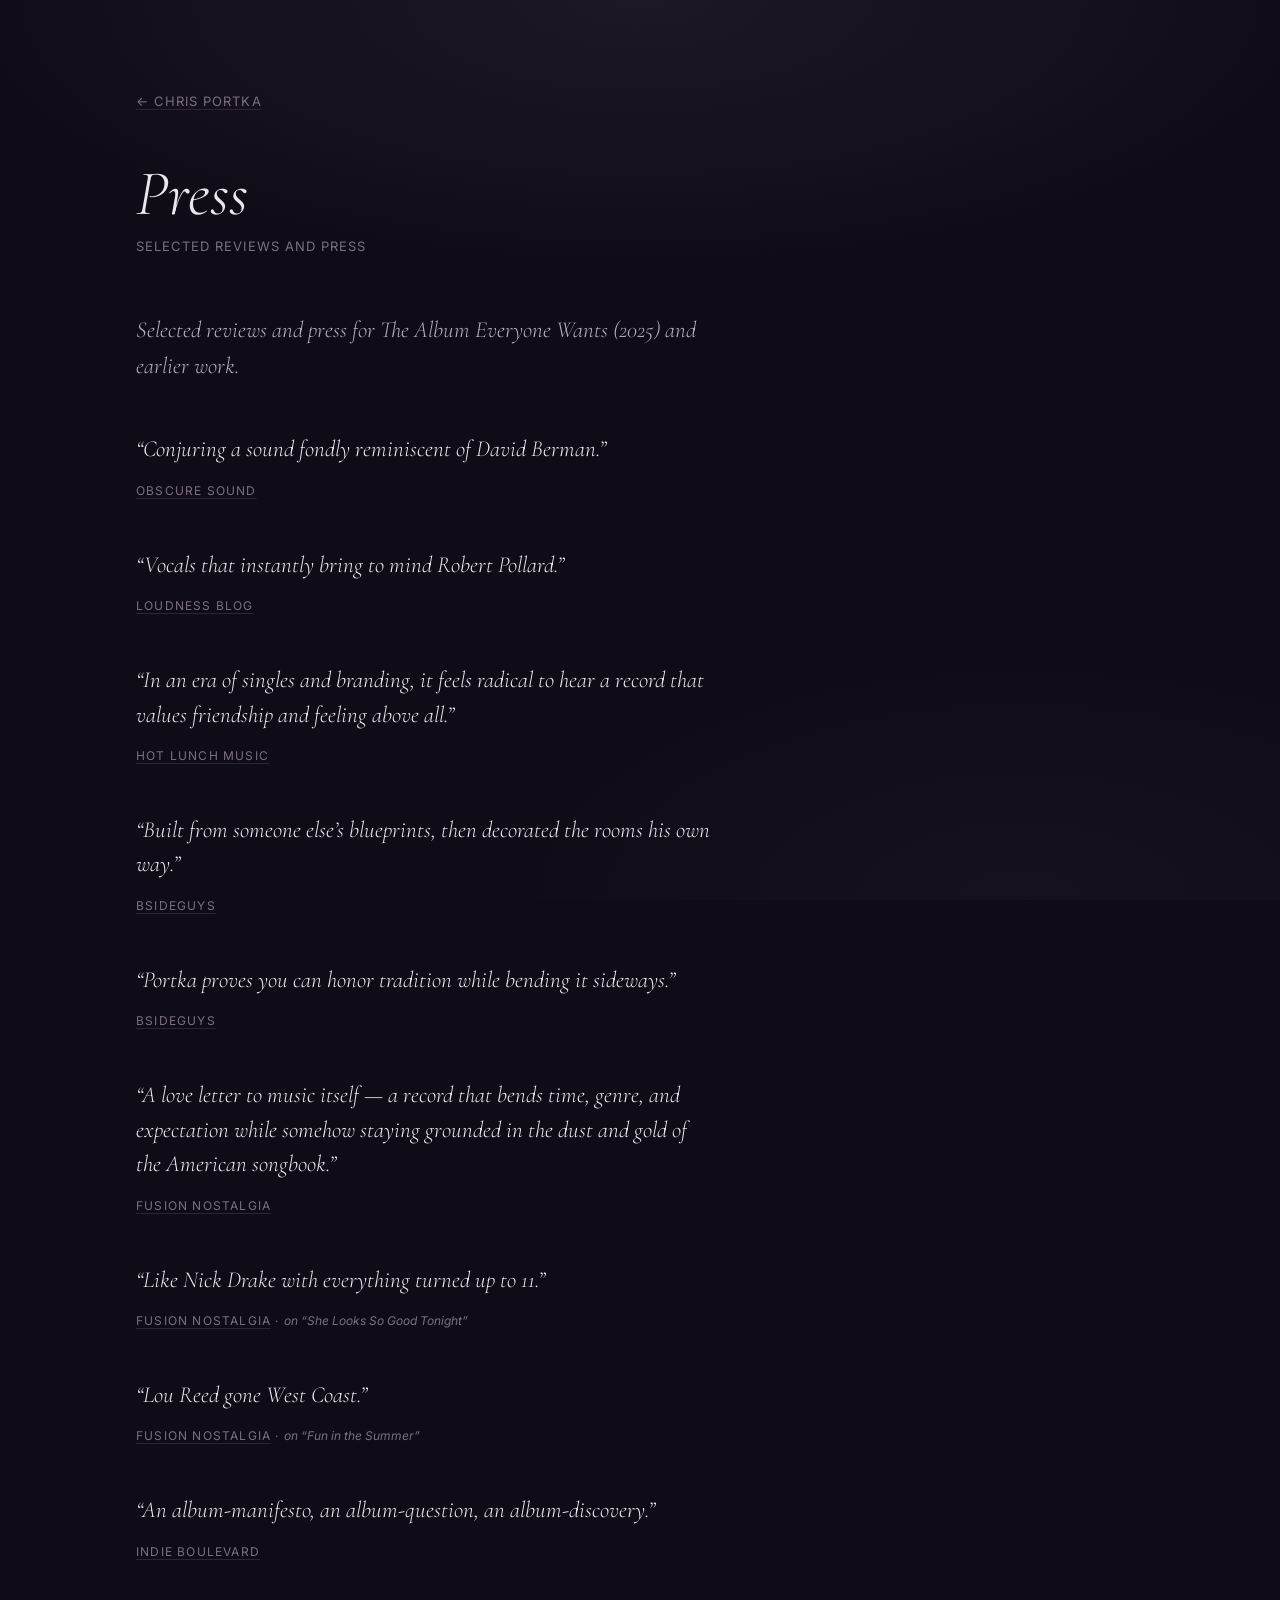
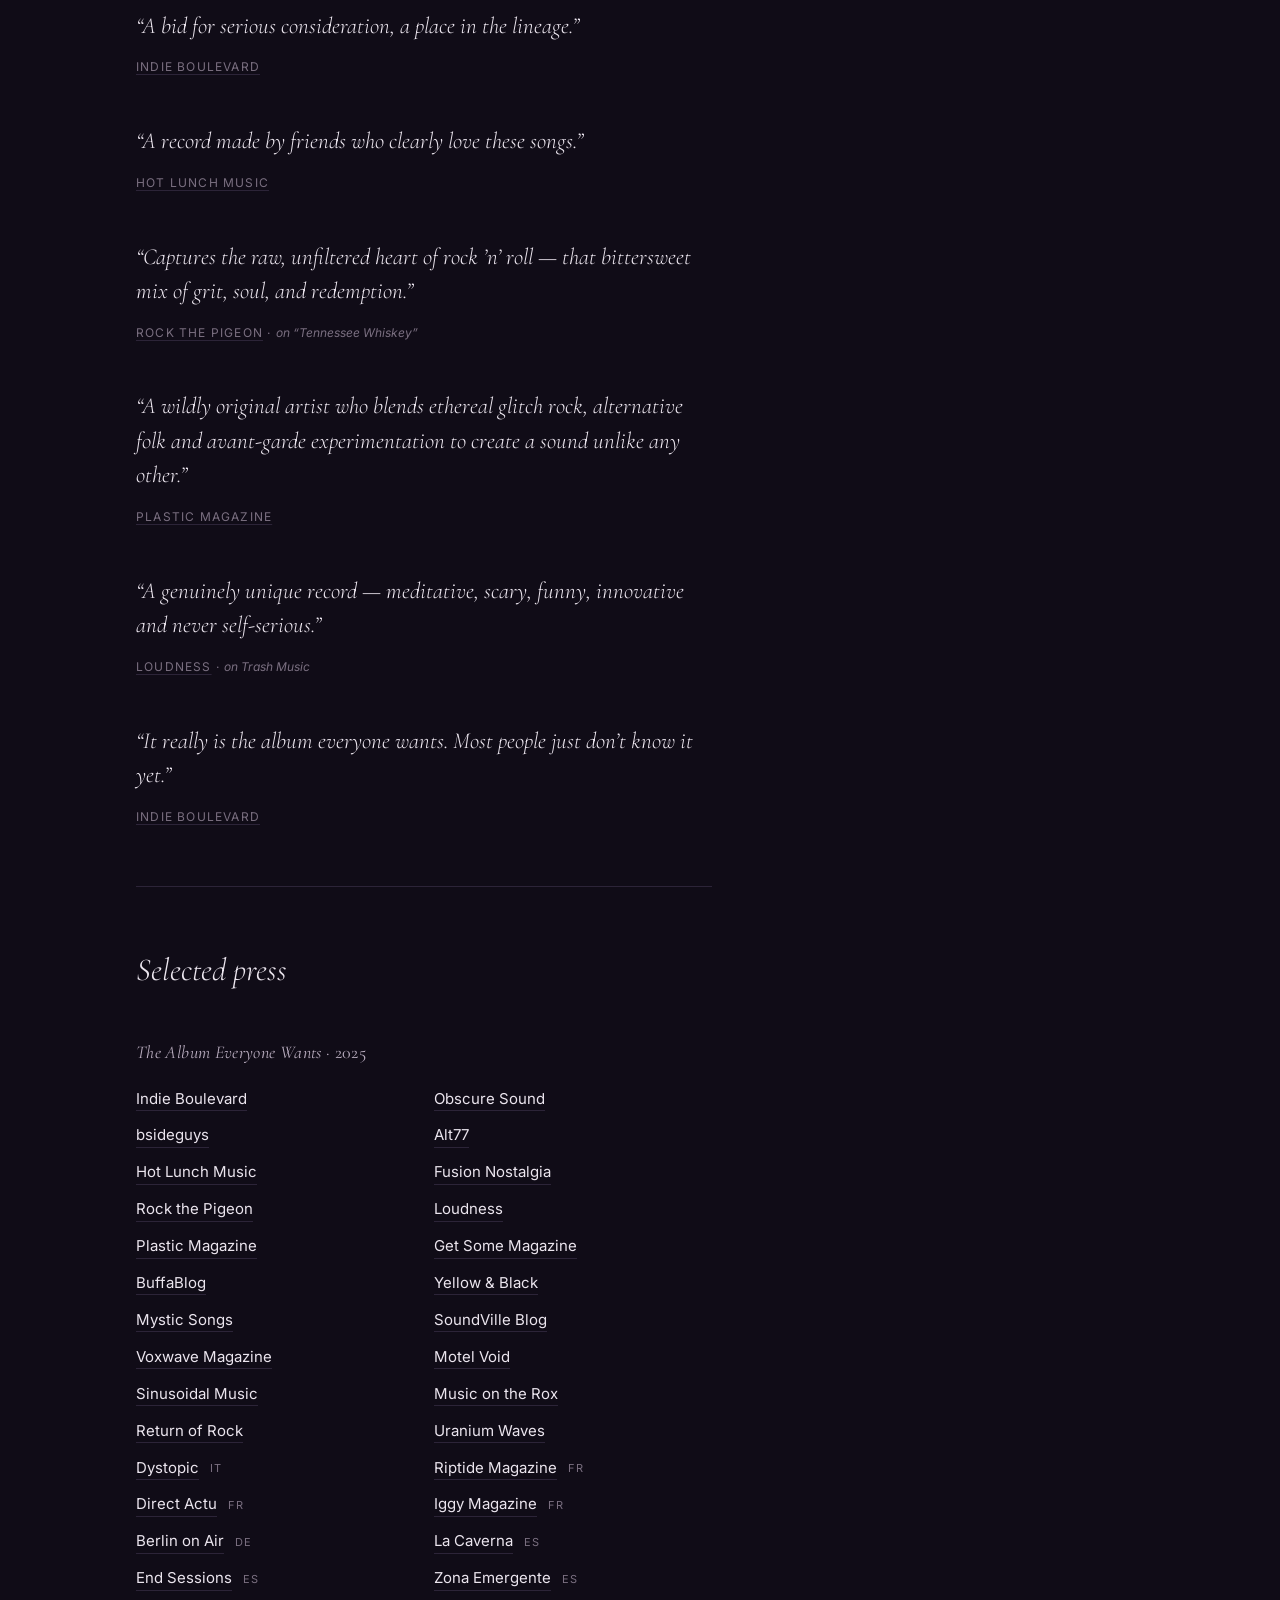
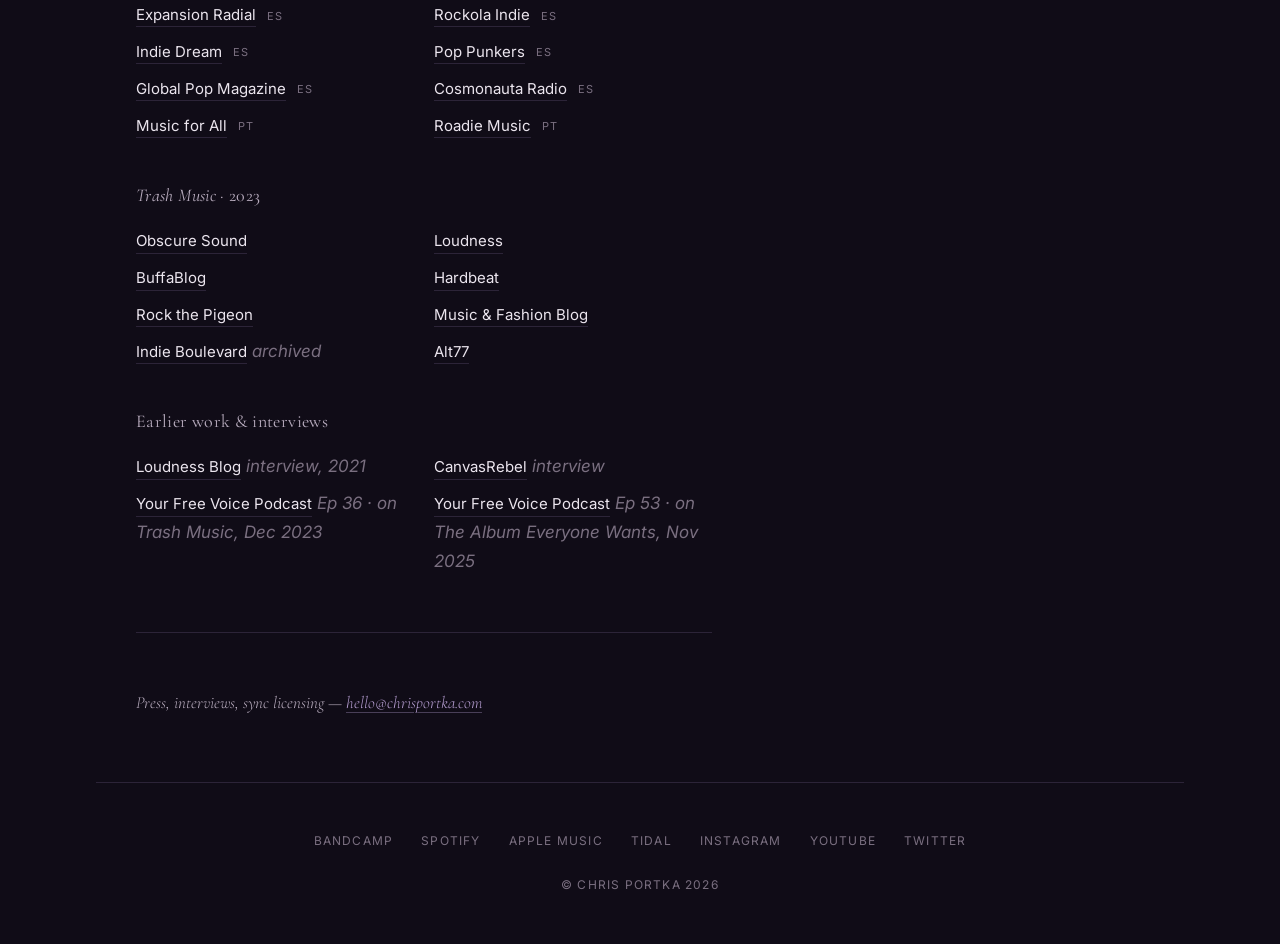
==== press.html @ ce2dce3b "Social sharing audit + polish (1.0.8) The broken X card reported earlier turned out to be X's own st" ====
<!doctype html>
<html lang="en">
<head>
  <meta charset="utf-8">
  <meta name="viewport" content="width=device-width, initial-scale=1">
  <title>Press — Chris Portka</title>
  <meta name="description" content="Selected reviews and press for Chris Portka — The Album Everyone Wants (2025), Trash Music (2023), and earlier work.">
  <meta name="theme-color" content="#100c17">
  <link rel="canonical" href="https://chrisportka.com/press">

  <meta property="og:type" content="website">
  <meta property="og:title" content="Press — Chris Portka">
  <meta property="og:description" content="Selected reviews and press for Chris Portka.">
  <meta property="og:url" content="https://chrisportka.com/press">
  <meta property="og:image" content="https://chrisportka.com/assets/og-image.jpg">
  <meta property="og:image:width" content="1200">
  <meta property="og:image:height" content="630">
  <meta property="og:image:alt" content="Portrait of Chris Portka">
  <meta property="og:site_name" content="Chris Portka">

  <meta name="twitter:card" content="summary_large_image">
  <meta name="twitter:title" content="Press — Chris Portka">
  <meta name="twitter:description" content="Selected reviews and press for Chris Portka.">
  <meta name="twitter:image" content="https://chrisportka.com/assets/og-image.jpg">
  <meta name="twitter:image:alt" content="Portrait of Chris Portka">
  <meta name="twitter:site" content="@chrisportka">
  <meta name="twitter:creator" content="@chrisportka">

  <link rel="icon" type="image/svg+xml" href="/assets/favicon.svg">
  <link rel="icon" type="image/png" sizes="48x48" href="/favicon-48.png">
  <link rel="icon" type="image/png" sizes="192x192" href="/icon-192.png">
  <link rel="apple-touch-icon" sizes="180x180" href="/apple-touch-icon.png">
  <link rel="manifest" href="/site.webmanifest">
  <link rel="preconnect" href="https://fonts.googleapis.com">
  <link rel="preconnect" href="https://fonts.gstatic.com" crossorigin>
  <link href="https://fonts.googleapis.com/css2?family=Cormorant+Garamond:ital,wght@0,300;0,400;0,500;1,300;1,400;1,500&family=Inter:wght@400;500&display=swap" rel="stylesheet">
  <link rel="stylesheet" href="/assets/style.css">
</head>
<body>

<main>
  <section class="release sub-page">
    <p class="back-link"><a href="/">&larr; Chris Portka</a></p>

    <h1 class="album-title">Press</h1>
    <p class="album-kicker">Selected reviews and press</p>

    <p class="lede sub-lede">Selected reviews and press for <em>The Album Everyone Wants</em> (2025) and earlier work.</p>

    <ol class="press-quotes press-quotes--full">
      <li>
        <blockquote>
          <p>&ldquo;Conjuring a sound fondly reminiscent of David Berman.&rdquo;</p>
          <cite><a href="https://www.obscuresound.com/2025/09/chris-portka-the-album-everyone-wants/" target="_blank" rel="noopener">Obscure Sound</a></cite>
        </blockquote>
      </li>
      <li>
        <blockquote>
          <p>&ldquo;Vocals that instantly bring to mind Robert Pollard.&rdquo;</p>
          <cite><a href="https://www.loudnessblog.com/chrisportka" target="_blank" rel="noopener">Loudness Blog</a></cite>
        </blockquote>
      </li>
      <li>
        <blockquote>
          <p>&ldquo;In an era of singles and branding, it feels radical to hear a record that values friendship and feeling above all.&rdquo;</p>
          <cite><a href="https://hotlunchmusic.com/2025/10/06/chris-portka-the-album-everyone-wants-is-raw-organic-authentic-music-with-a-great-mix/" target="_blank" rel="noopener">Hot Lunch Music</a></cite>
        </blockquote>
      </li>
      <li>
        <blockquote>
          <p>&ldquo;Built from someone else&rsquo;s blueprints, then decorated the rooms his own way.&rdquo;</p>
          <cite><a href="https://bsideguys.com/2025/10/03/album-review-chris-portka-the-album-everyone-wants/" target="_blank" rel="noopener">bsideguys</a></cite>
        </blockquote>
      </li>
      <li>
        <blockquote>
          <p>&ldquo;Portka proves you can honor tradition while bending it sideways.&rdquo;</p>
          <cite><a href="https://bsideguys.com/2025/10/03/album-review-chris-portka-the-album-everyone-wants/" target="_blank" rel="noopener">bsideguys</a></cite>
        </blockquote>
      </li>
      <li>
        <blockquote>
          <p>&ldquo;A love letter to music itself &mdash; a record that bends time, genre, and expectation while somehow staying grounded in the dust and gold of the American songbook.&rdquo;</p>
          <cite><a href="https://fusionostalgia.com/chris-portka-crafts-a-timeless-twisted-classic-in-the-album-everyone-wants/" target="_blank" rel="noopener">Fusion Nostalgia</a></cite>
        </blockquote>
      </li>
      <li>
        <blockquote>
          <p>&ldquo;Like Nick Drake with everything turned up to 11.&rdquo;</p>
          <cite><a href="https://fusionostalgia.com/chris-portka-crafts-a-timeless-twisted-classic-in-the-album-everyone-wants/" target="_blank" rel="noopener">Fusion Nostalgia</a> &middot; <span class="quote-context">on &ldquo;She Looks So Good Tonight&rdquo;</span></cite>
        </blockquote>
      </li>
      <li>
        <blockquote>
          <p>&ldquo;Lou Reed gone West Coast.&rdquo;</p>
          <cite><a href="https://fusionostalgia.com/chris-portka-crafts-a-timeless-twisted-classic-in-the-album-everyone-wants/" target="_blank" rel="noopener">Fusion Nostalgia</a> &middot; <span class="quote-context">on &ldquo;Fun in the Summer&rdquo;</span></cite>
        </blockquote>
      </li>
      <li>
        <blockquote>
          <p>&ldquo;An album-manifesto, an album-question, an album-discovery.&rdquo;</p>
          <cite><a href="https://indieboulevard.com/2025/09/30/vinyl-mutation-and-memory-inside-chris-portkas-expansive-new-record/" target="_blank" rel="noopener">Indie Boulevard</a></cite>
        </blockquote>
      </li>
      <li>
        <blockquote>
          <p>&ldquo;A bid for serious consideration, a place in the lineage.&rdquo;</p>
          <cite><a href="https://indieboulevard.com/2025/09/30/vinyl-mutation-and-memory-inside-chris-portkas-expansive-new-record/" target="_blank" rel="noopener">Indie Boulevard</a></cite>
        </blockquote>
      </li>
      <li>
        <blockquote>
          <p>&ldquo;A record made by friends who clearly love these songs.&rdquo;</p>
          <cite><a href="https://hotlunchmusic.com/2025/10/06/chris-portka-the-album-everyone-wants-is-raw-organic-authentic-music-with-a-great-mix/" target="_blank" rel="noopener">Hot Lunch Music</a></cite>
        </blockquote>
      </li>
      <li>
        <blockquote>
          <p>&ldquo;Captures the raw, unfiltered heart of rock &rsquo;n&rsquo; roll &mdash; that bittersweet mix of grit, soul, and redemption.&rdquo;</p>
          <cite><a href="https://rockthepigeon.com/2025/11/03/chris-portkas-the-album-everyone-wants-blends-haight-ashbury-spirit-with-american-roots/" target="_blank" rel="noopener">Rock the Pigeon</a> &middot; <span class="quote-context">on &ldquo;Tennessee Whiskey&rdquo;</span></cite>
        </blockquote>
      </li>
      <li>
        <blockquote>
          <p>&ldquo;A wildly original artist who blends ethereal glitch rock, alternative folk and avant-garde experimentation to create a sound unlike any other.&rdquo;</p>
          <cite><a href="https://plasticmag.co.uk/2025/09/chris-portka-releases-brand-new-vinyl-record/" target="_blank" rel="noopener">Plastic Magazine</a></cite>
        </blockquote>
      </li>
      <li>
        <blockquote>
          <p>&ldquo;A genuinely unique record &mdash; meditative, scary, funny, innovative and never self-serious.&rdquo;</p>
          <cite><a href="https://www.loudnessblog.com/trashhhhhh-music" target="_blank" rel="noopener">Loudness</a> &middot; <span class="quote-context">on <em>Trash Music</em></span></cite>
        </blockquote>
      </li>
      <li>
        <blockquote>
          <p>&ldquo;It really is the album everyone wants. Most people just don&rsquo;t know it yet.&rdquo;</p>
          <cite><a href="https://indieboulevard.com/2025/09/30/vinyl-mutation-and-memory-inside-chris-portkas-expansive-new-record/" target="_blank" rel="noopener">Indie Boulevard</a></cite>
        </blockquote>
      </li>
    </ol>

    <hr class="press-divider">

    <h2 class="press-section-heading">Selected press</h2>

    <h3 class="press-album-heading"><em>The Album Everyone Wants</em> &middot; 2025</h3>
    <ul class="reviews-list">
      <li><a href="https://indieboulevard.com/2025/09/30/vinyl-mutation-and-memory-inside-chris-portkas-expansive-new-record/" target="_blank" rel="noopener">Indie Boulevard</a></li>
      <li><a href="https://www.obscuresound.com/2025/09/chris-portka-the-album-everyone-wants/" target="_blank" rel="noopener">Obscure Sound</a></li>
      <li><a href="https://bsideguys.com/2025/10/03/album-review-chris-portka-the-album-everyone-wants/" target="_blank" rel="noopener">bsideguys</a></li>
      <li><a href="https://alt77.com/chris-portka-the-album-everyone-wants-review/" target="_blank" rel="noopener">Alt77</a></li>
      <li><a href="https://hotlunchmusic.com/2025/10/06/chris-portka-the-album-everyone-wants-is-raw-organic-authentic-music-with-a-great-mix/" target="_blank" rel="noopener">Hot Lunch Music</a></li>
      <li><a href="https://fusionostalgia.com/chris-portka-crafts-a-timeless-twisted-classic-in-the-album-everyone-wants/" target="_blank" rel="noopener">Fusion Nostalgia</a></li>
      <li><a href="https://rockthepigeon.com/2025/11/03/chris-portkas-the-album-everyone-wants-blends-haight-ashbury-spirit-with-american-roots/" target="_blank" rel="noopener">Rock the Pigeon</a></li>
      <li><a href="https://www.loudnessblog.com/taew" target="_blank" rel="noopener">Loudness</a></li>
      <li><a href="https://plasticmag.co.uk/2025/09/chris-portka-releases-brand-new-vinyl-record/" target="_blank" rel="noopener">Plastic Magazine</a></li>
      <li><a href="https://getsomemagazine.com/blog/the-album-everyone-wants" target="_blank" rel="noopener">Get Some Magazine</a></li>
      <li><a href="https://buffablog.com/chris-portka-the-album-everyone-wants/" target="_blank" rel="noopener">BuffaBlog</a></li>
      <li><a href="https://yellowblackmusic.com/album-chris-portka-the-album-everyone-wants/" target="_blank" rel="noopener">Yellow &amp; Black</a></li>
      <li><a href="https://www.mysticsons.com/article/chris-portka-album-everyone-wants" target="_blank" rel="noopener">Mystic Songs</a></li>
      <li><a href="https://soundvilleblog.com/2025/09/25/harmonizing-reflection-and-intimacy-in-chris-portkas-new-release-the-album-everyone-wants/" target="_blank" rel="noopener">SoundVille Blog</a></li>
      <li><a href="https://voxwavemag.com/2025/09/25/summer-tales-and-psychedelic-vibes-chris-portkas-new-album-the-album-everyone-wants/" target="_blank" rel="noopener">Voxwave Magazine</a></li>
      <li><a href="https://motelvoid.com/2025/09/25/review-chris-portka-the-album-everyone-wants/" target="_blank" rel="noopener">Motel Void</a></li>
      <li><a href="https://sinusoidalmusic.com/reviews/music-reviews/chris-portka-the-album-everyone-wants/" target="_blank" rel="noopener">Sinusoidal Music</a></li>
      <li><a href="https://musicontherox.com/chris-portka-the-album-everyone-wants-album-review/" target="_blank" rel="noopener">Music on the Rox</a></li>
      <li><a href="https://returnofrock.com/review-chris-portka-the-album-everyone-wants/" target="_blank" rel="noopener">Return of Rock</a></li>
      <li><a href="https://www.uraniumwaves.com/new-music/chris-portkas-new-project-the-album-everyone-wants-balances-indie-folk-warmth-and-psychedelic-edge" target="_blank" rel="noopener">Uranium Waves</a></li>
      <li><a href="https://www.distopic.it/chris-portka-the-album-everyone-wants/" target="_blank" rel="noopener">Dystopic</a> <span class="lang">IT</span></li>
      <li><a href="https://www.riptidemag.fr/indie-noise-et-americana-decalee-le-grand-ecart-de-chris-portka/" target="_blank" rel="noopener">Riptide Magazine</a> <span class="lang">FR</span></li>
      <li><a href="https://direct-actu.fr/2025/09/28/chris-portka-the-album-everyone-wants-review/" target="_blank" rel="noopener">Direct Actu</a> <span class="lang">FR</span></li>
      <li><a href="https://www.iggymagazine.com/chris-portka-the-album-everyone-wants-une-invitation-a-lintrospection-musicale/" target="_blank" rel="noopener">Iggy Magazine</a> <span class="lang">FR</span></li>
      <li><a href="https://www.berlinonair.cc/post/795778154381901824/chris-portka-the-album-everyone-wants-indie" target="_blank" rel="noopener">Berlin on Air</a> <span class="lang">DE</span></li>
      <li><a href="https://lacaverna.net/chris-portka-explora-tradicion-y-psicodelia-en-su-nuevo-album-the-album-everyone-wants/" target="_blank" rel="noopener">La Caverna</a> <span class="lang">ES</span></li>
      <li><a href="https://endsessions.com.mx/2025/09/22/chris-portka-the-album-everyone-wants/" target="_blank" rel="noopener">End Sessions</a> <span class="lang">ES</span></li>
      <li><a href="https://www.zonaemergente.com/2025/09/the-album-everyone-wants-chris-portka.html" target="_blank" rel="noopener">Zona Emergente</a> <span class="lang">ES</span></li>
      <li><a href="https://www.expansionradial.mx/chris-portka-the-album-everyone-wants-2025/" target="_blank" rel="noopener">Expansion Radial</a> <span class="lang">ES</span></li>
      <li><a href="https://www.rockolaindie.com/2025/09/chris-portka-album-everyone-wants-ri.html" target="_blank" rel="noopener">Rockola Indie</a> <span class="lang">ES</span></li>
      <li><a href="https://www.indiedream.com.mx/2025/09/chris-portka-album-everyone-wants.html" target="_blank" rel="noopener">Indie Dream</a> <span class="lang">ES</span></li>
      <li><a href="https://www.poppunkers.com.mx/2025/09/chris-portka-album-everyone-wants.html" target="_blank" rel="noopener">Pop Punkers</a> <span class="lang">ES</span></li>
      <li><a href="https://global-pop-magazine.com/chris-portka-the-album-everyone-wants/" target="_blank" rel="noopener">Global Pop Magazine</a> <span class="lang">ES</span></li>
      <li><a href="https://cosmonautaradio.com.mx/2025/09/26/chris-portka-the-album-everyone-wants/" target="_blank" rel="noopener">Cosmonauta Radio</a> <span class="lang">ES</span></li>
      <li><a href="https://musicforall.com.br/chris-portka-confira-o-excelente-trabalho-autoral-e-de-releituras-the-album-everyone-wants/" target="_blank" rel="noopener">Music for All</a> <span class="lang">PT</span></li>
      <li><a href="https://roadie-music.com/the-album-everyone-wants-novo-album-de-chris-portka-mistura-indie-rock-e-psicodelia/" target="_blank" rel="noopener">Roadie Music</a> <span class="lang">PT</span></li>
    </ul>

    <h3 class="press-album-heading"><em>Trash Music</em> &middot; 2023</h3>
    <ul class="reviews-list">
      <li><a href="https://www.obscuresound.com/2023/09/chris-portka-trash-music-vinyl-release/" target="_blank" rel="noopener">Obscure Sound</a></li>
      <li><a href="https://www.loudnessblog.com/trashhhhhh-music" target="_blank" rel="noopener">Loudness</a></li>
      <li><a href="https://buffablog.com/chris-portka-trash-music/" target="_blank" rel="noopener">BuffaBlog</a></li>
      <li><a href="https://hardbeat.co.uk/2023/10/19/album-review-chris-portka-trash-music/" target="_blank" rel="noopener">Hardbeat</a></li>
      <li><a href="https://rockthepigeon.com/2023/10/12/an-interview-with-chris-portka-vinyl-release-of-trash-music/" target="_blank" rel="noopener">Rock the Pigeon</a></li>
      <li><a href="https://musicfashionblog.com/trash-music-chris-portka/" target="_blank" rel="noopener">Music &amp; Fashion Blog</a></li>
      <li><a href="https://web.archive.org/web/20231119023625/https://www.indieboulevard.com/post/sound-as-art-a-critical-examination-of-chris-portka-s-new-album-and-its-phenomena" target="_blank" rel="noopener">Indie Boulevard</a> <span class="quote-context">archived</span></li>
      <li><a href="https://alt77.com/chris-portka-trash-music/" target="_blank" rel="noopener">Alt77</a></li>
    </ul>

    <h3 class="press-album-heading">Earlier work &amp; interviews</h3>
    <ul class="reviews-list">
      <li><a href="https://www.loudnessblog.com/chrisportka" target="_blank" rel="noopener">Loudness Blog</a> <span class="quote-context">interview, 2021</span></li>
      <li><a href="https://canvasrebel.com/meet-chris-portka/" target="_blank" rel="noopener">CanvasRebel</a> <span class="quote-context">interview</span></li>
      <li><a href="https://yourfreevoice.com/episode/ep-36-my-interview-with-trash-musician-and-singer-%E2%9D%A4%EF%B8%8F-chris-portka/" target="_blank" rel="noopener">Your Free Voice Podcast</a> <span class="quote-context">Ep 36 &middot; on <em>Trash Music</em>, Dec 2023</span></li>
      <li><a href="https://yourfreevoice.com/episode/ep-53-the-album-everyone-wants-with-chris-portka/" target="_blank" rel="noopener">Your Free Voice Podcast</a> <span class="quote-context">Ep 53 &middot; on <em>The Album Everyone Wants</em>, Nov 2025</span></li>
    </ul>

    <hr class="press-divider">

    <p class="press-inquiries">Press, interviews, sync licensing &mdash; <a href="mailto:hello@chrisportka.com">hello@chrisportka.com</a></p>
  </section>
</main>

<footer class="site-footer">
  <nav class="footer-links" aria-label="Elsewhere">
    <a href="https://cportka.bandcamp.com">Bandcamp</a>
    <a href="https://open.spotify.com/artist/43at57fnGGql0yMxsOt9CS">Spotify</a>
    <a href="https://music.apple.com/us/artist/chris-portka/1528866398">Apple Music</a>
    <a href="https://tidal.com/browse/artist/21030421">Tidal</a>
    <a href="https://www.instagram.com/chrisportka">Instagram</a>
    <a href="https://www.youtube.com/@chrisportka">YouTube</a>
    <a href="https://twitter.com/chrisportka">Twitter</a>
  </nav>
  <p class="copy">&copy; Chris Portka <span id="year">2026</span></p>
</footer>

<script>document.getElementById('year').textContent = new Date().getFullYear();</script>
</body>
</html>
---- assets/style.css ----
/* =========================================================================
   chrisportka.com — dark, smokey, lavender.
   Cormorant Garamond italic for headlines. Inter for body. One accent.
   ========================================================================= */

:root {
  --bg: #100c17;
  --bg-raised: #1a1424;
  --bg-deep: #0a070f;
  --ink: #ebe5ee;
  --ink-soft: #b8acbe;
  --ink-muted: #7a6f80;
  --accent: #b59dd1;
  --accent-bright: #d4bdf0;
  --accent-deep: #6f5a8a;
  --rule: #2c2438;

  --serif: "Cormorant Garamond", "EB Garamond", Georgia, "Times New Roman", serif;
  --sans: "Inter", -apple-system, BlinkMacSystemFont, "Segoe UI", Helvetica, Arial, sans-serif;

  --measure: 36rem;
  --wide: 68rem;
  --gutter: clamp(1.25rem, 4vw, 2.5rem);
}

/* ---------- Reset ---------- */
*, *::before, *::after { box-sizing: border-box; }
html {
  -webkit-text-size-adjust: 100%;
  font-optical-sizing: auto;
  background: var(--bg);
}
body {
  margin: 0;
  color: var(--ink);
  font-family: var(--sans);
  font-size: clamp(1rem, 0.95rem + 0.3vw, 1.0625rem);
  line-height: 1.7;
  font-weight: 400;
  -webkit-font-smoothing: antialiased;
  -moz-osx-font-smoothing: grayscale;
  background:
    radial-gradient(ellipse 90% 50% at 50% 0%, rgba(181, 157, 209, 0.08) 0%, transparent 60%),
    radial-gradient(ellipse 60% 40% at 80% 100%, rgba(111, 90, 138, 0.06) 0%, transparent 70%),
    var(--bg);
  background-attachment: fixed;
  min-height: 100vh;
}
img { max-width: 100%; height: auto; display: block; }
a {
  color: var(--accent);
  text-decoration: underline;
  text-underline-offset: 0.22em;
  text-decoration-thickness: 1px;
  text-decoration-color: rgba(181, 157, 209, 0.35);
  transition: color 200ms ease, text-decoration-color 200ms ease;
}
a:hover {
  color: var(--accent-bright);
  text-decoration-color: var(--accent-bright);
}
h1, h2, h3 {
  font-family: var(--serif);
  color: var(--ink);
  font-weight: 300;
  letter-spacing: 0;
}
p { margin: 0 0 1em; }

.visually-hidden {
  position: absolute; width: 1px; height: 1px; padding: 0; overflow: hidden;
  clip: rect(0 0 0 0); white-space: nowrap; border: 0;
}

/* ---------- Layout rhythm ---------- */
main { display: block; }
section {
  padding: clamp(2rem, 5vw, 4rem) var(--gutter);
  max-width: var(--wide);
  margin: 0 auto;
}
.section-heading {
  font-family: var(--serif);
  font-size: clamp(1.5rem, 1.1rem + 1.4vw, 2rem);
  margin: 0 0 2.5rem;
  font-style: italic;
  font-weight: 300;
  color: var(--ink);
  letter-spacing: 0;
}
.section-heading::after {
  content: "";
  display: block;
  width: 2.5rem;
  height: 1px;
  background: var(--accent-deep);
  margin-top: 1.5rem;
}

/* ---------- Hero ---------- */
.hero {
  max-width: none;
  padding: 0;
  margin: 0;
  display: grid;
  grid-template-columns: 1fr;
  /* Solid, uniform background across the whole hero so the two desktop
     columns match. Without this the text column shows the body's lavender
     radial glow (slightly lighter than the portrait's fade-to-bg edge),
     which reads as a vertical seam where the columns meet. The portrait
     fades to this same var(--bg), so the photo now dissolves seamlessly
     into the column beside it. */
  background: var(--bg);
}
.portrait {
  margin: 0;
  position: relative;
  background: var(--bg-deep);
  aspect-ratio: 1 / 1;
  overflow: hidden;
}
.portrait img {
  width: 100%;
  height: 100%;
  object-fit: cover;
  object-position: center center;
}
/* Vignette every edge of the portrait into the page background so the
   photo dissolves to black on all four sides instead of ending on hard
   rectangular edges. Two stacked gradients: one fades left+right, the
   other top+bottom; painted on top of the img and the smoke (::after is
   the last child) so both fade together. Bottom fades hardest since the
   name section sits directly below. */
.portrait::after {
  content: "";
  position: absolute;
  inset: 0;
  pointer-events: none;
  background:
    linear-gradient(to right,  var(--bg) 0%, transparent 14%, transparent 86%, var(--bg) 100%),
    linear-gradient(to bottom, var(--bg) 0%, transparent 8%,  transparent 68%, var(--bg) 100%);
}
/* Smoke wafting over the portrait. Real wisps come from SVG fractal
   noise (feTurbulence), not gradients — gradients only ever read as a
   glow. Two tiled noise layers drift upward at different speeds
   (parallax) via background-position, which loops seamlessly because the
   tiles are stitched. A radial mask fades the whole layer out before any
   edge, so the smoke dissipates instead of ending on a hard rectangle.
   The wisps are light lavender on a dark photo, so plain alpha reads the
   same as a lighten blend would — and we deliberately avoid
   `mix-blend-mode` here because iOS Safari mis-composites blend + mask
   together into a colored (red) band at the mask edge. Kept faint on
   purpose. */
.portrait-smoke {
  position: absolute;
  inset: 0;
  pointer-events: none;
  overflow: hidden;
  isolation: isolate;
  -webkit-mask-image: radial-gradient(135% 115% at 50% 30%, #000 30%, rgba(0,0,0,0.35) 60%, transparent 88%);
          mask-image: radial-gradient(135% 115% at 50% 30%, #000 30%, rgba(0,0,0,0.35) 60%, transparent 88%);
}
.portrait-smoke::before,
.portrait-smoke::after {
  content: "";
  position: absolute;
  inset: -20%;
  background-repeat: repeat;
  will-change: background-position;
}
.portrait-smoke::before {
  background-image: url("data:image/svg+xml,<svg xmlns='http://www.w3.org/2000/svg' width='600' height='600'><filter id='s' filterUnits='userSpaceOnUse' x='0' y='0' width='600' height='600'><feTurbulence type='fractalNoise' baseFrequency='0.022 0.008' numOctaves='4' seed='4' stitchTiles='stitch' result='n'/><feColorMatrix in='n' type='matrix' values='0 0 0 0 0.84 0 0 0 0 0.75 0 0 0 0 0.92 0 0 0 1.3 -0.62'/></filter><rect width='600' height='600' filter='url(%23s)'/></svg>");
  background-size: 600px 600px;
  opacity: 0.42;
  filter: blur(2.5px);
  animation: smoke-a 34s linear infinite;
}
.portrait-smoke::after {
  background-image: url("data:image/svg+xml,<svg xmlns='http://www.w3.org/2000/svg' width='520' height='520'><filter id='s' filterUnits='userSpaceOnUse' x='0' y='0' width='520' height='520'><feTurbulence type='fractalNoise' baseFrequency='0.032 0.013' numOctaves='3' seed='29' stitchTiles='stitch' result='n'/><feColorMatrix in='n' type='matrix' values='0 0 0 0 0.88 0 0 0 0 0.80 0 0 0 0 0.94 0 0 0 1.2 -0.66'/></filter><rect width='520' height='520' filter='url(%23s)'/></svg>");
  background-size: 520px 520px;
  opacity: 0.32;
  filter: blur(1.5px);
  animation: smoke-b 52s linear infinite;
}
/* upward drift; the X offset adds a slow lateral sway. Seamless because
   the noise tiles, so the loop never shows a seam. */
@keyframes smoke-a {
  from { background-position: 0 0; }
  to   { background-position: -120px -600px; }
}
@keyframes smoke-b {
  from { background-position: 0 0; }
  to   { background-position: 90px -520px; }
}
.hero-text {
  padding: clamp(2rem, 6vw, 4rem) var(--gutter) clamp(3rem, 8vw, 5rem);
  text-align: center;
  max-width: var(--measure);
  margin: 0 auto;
}
h1#name {
  font-family: var(--serif);
  font-style: italic;
  font-weight: 300;
  font-size: clamp(3.5rem, 7vw + 1rem, 7rem);
  line-height: 0.95;
  margin: 0 0 1.25rem;
  letter-spacing: -0.005em;
  color: var(--ink);
}
.tagline {
  font-family: var(--serif);
  font-style: italic;
  font-weight: 300;
  font-size: clamp(1.25rem, 0.95rem + 0.85vw, 1.625rem);
  color: var(--ink-soft);
  margin: 0 0 1.5rem;
  letter-spacing: 0.005em;
}
/* California outline + "Musician, Songwriter, Guy" tagline overlay.
   The name is forced onto two lines ("Chris" / "Portka"). The state's
   top vertex pulls up by one line of the name (calc'd against the
   actual font-size clamp so it scales with viewport) plus a little
   slack, so its top lands at "Portka"'s top regardless of screen
   size. The inline tagline (at y=148 of the 280-unit viewBox) then
   naturally falls below the name.

   On mobile the SVG is shrunk and right-aligned in the centered hero
   column so the polygon (which lives in the left half of its own
   viewBox) lands behind the centered name rather than off to the
   side. On desktop the SVG is wider and left-aligned to track the
   left-aligned hero column. */
.hero-cali {
  margin: calc(-1 * clamp(3.5rem, 7vw + 1rem, 7rem) - 2rem) 0 1.5rem auto;
  line-height: 0;
}
.hero-cali svg {
  width: 100%;
  max-width: 13rem;
  height: auto;
  display: block;
  overflow: visible;
}
/* Soft neon flicker + glow on the California outline. The stroke holds a
   gentle lavender glow most of the cycle, with two brief, soft flicker
   dips — like a neon tube settling. overflow:visible on the svg above
   keeps the drop-shadow halo from clipping. */
.cali-outline {
  animation: cali-neon 7s ease-in-out infinite;
}
@keyframes cali-neon {
  0%, 46% {
    stroke: #bfa6e0;
    filter: drop-shadow(0 0 3px rgba(181, 157, 209, 0.8))
            drop-shadow(0 0 7px rgba(181, 157, 209, 0.45));
  }
  48% { stroke: #7d68a0; filter: drop-shadow(0 0 1px rgba(181, 157, 209, 0.3)); }
  50% {
    stroke: #d4bdf0;
    filter: drop-shadow(0 0 4px rgba(212, 189, 240, 0.95))
            drop-shadow(0 0 11px rgba(181, 157, 209, 0.55));
  }
  52% { stroke: #7d68a0; filter: drop-shadow(0 0 1px rgba(181, 157, 209, 0.3)); }
  54%, 82% {
    stroke: #bfa6e0;
    filter: drop-shadow(0 0 3px rgba(181, 157, 209, 0.8))
            drop-shadow(0 0 7px rgba(181, 157, 209, 0.45));
  }
  84% { stroke: #8a73ad; filter: drop-shadow(0 0 1px rgba(181, 157, 209, 0.25)); }
  86%, 100% {
    stroke: #bfa6e0;
    filter: drop-shadow(0 0 3px rgba(181, 157, 209, 0.8))
            drop-shadow(0 0 7px rgba(181, 157, 209, 0.45));
  }
}
/* Respect reduced-motion: hold the smoke and neon glow still, keeping a
   faint resting halo on the outline rather than a hard cut. */
@media (prefers-reduced-motion: reduce) {
  .portrait-smoke::before,
  .portrait-smoke::after { animation: none; }
  .cali-outline {
    animation: none;
    stroke: #bfa6e0;
    filter: drop-shadow(0 0 3px rgba(181, 157, 209, 0.6));
  }
}

.hero-quote {
  margin: 0 0 2rem;
  padding: 0;
}
.hero-quote p {
  font-family: var(--serif);
  font-style: italic;
  font-weight: 300;
  font-size: 1.0625rem;
  line-height: 1.5;
  color: var(--ink-soft);
  margin: 0 0 0.4rem;
}
.hero-quote cite {
  font-size: 0.6875rem;
  color: var(--ink-muted);
  font-style: normal;
  letter-spacing: 0.12em;
  text-transform: uppercase;
}
.hero-quote cite a {
  color: inherit;
  text-decoration-color: var(--rule);
}
.hero-quote cite a:hover {
  color: var(--accent);
  text-decoration-color: var(--accent);
}
.hero-note {
  font-size: 0.875rem;
  letter-spacing: 0.06em;
  text-transform: uppercase;
  color: var(--ink-muted);
  margin: 0;
}
.hero-note a {
  color: var(--ink-muted);
  text-decoration-color: var(--rule);
}
.hero-note a:hover { color: var(--accent); text-decoration-color: var(--accent); }
.hero-note em {
  font-family: var(--serif);
  font-style: italic;
  font-weight: 400;
  text-transform: none;
  letter-spacing: 0;
  color: var(--ink-soft);
}

@media (min-width: 900px) {
  .hero {
    grid-template-columns: 1fr 1fr;
    align-items: stretch;
    min-height: 92vh;
    min-height: 92svh;
  }
  .portrait { aspect-ratio: auto; height: 100%; }
  /* Tall left-column portrait: pull a long fade to black IN from the right
     edge (it meets the name column) and up from the bottom edge, so the
     photo dissolves toward the subject rather than ending on a hard edge.
     Left and top keep a gentle vignette. */
  .portrait::after {
    inset: 0;
    width: auto;
    height: auto;
    background:
      linear-gradient(to right,  var(--bg) 0%, transparent 14%, transparent 52%, var(--bg) 100%),
      linear-gradient(to bottom, var(--bg) 0%, transparent 8%,  transparent 55%, var(--bg) 100%);
  }
  .hero-text {
    display: flex;
    flex-direction: column;
    justify-content: center;
    text-align: left;
    padding: var(--gutter) clamp(2rem, 5vw, 5rem);
  }
  h1#name { font-size: clamp(4.5rem, 7vw, 8rem); }
  .hero-cali {
    margin: calc(-1 * clamp(4.5rem, 7vw, 8rem) - 1.25rem) 0 2rem -1.5rem;
  }
  .hero-cali svg {
    max-width: 24rem;
  }
}

/* ---------- Release page header (deep pages) ---------- */
.back-link {
  font-size: 0.8125rem;
  letter-spacing: 0.08em;
  text-transform: uppercase;
  color: var(--ink-muted);
  margin: 0 0 3rem;
}
.back-link a { color: var(--ink-muted); text-decoration-color: var(--rule); }
.back-link a:hover { color: var(--accent); }
.album-title {
  font-family: var(--serif);
  font-weight: 300;
  font-style: italic;
  font-size: clamp(2.5rem, 1.5rem + 3.5vw, 4rem);
  line-height: 1.05;
  letter-spacing: -0.005em;
  margin: 0 0 0.5rem;
  color: var(--ink);
}
.album-kicker {
  font-size: 0.8125rem;
  letter-spacing: 0.08em;
  text-transform: uppercase;
  color: var(--ink-muted);
  margin: 0 0 3.5rem;
}

/* ---------- Release (section on home page) ---------- */
.release-grid {
  display: grid;
  grid-template-columns: 1fr;
  gap: 2.5rem;
  margin-bottom: 3rem;
}
@media (min-width: 760px) {
  .release-grid { grid-template-columns: 1fr 1.2fr; gap: 3.5rem; align-items: start; }
}
.album-cover {
  margin: 0;
  display: flex;
  justify-content: center;
}
.album-cover > * {
  background: var(--bg-raised);
  box-shadow:
    0 0 0 1px var(--rule),
    0 30px 60px -30px rgba(0, 0, 0, 0.7);
}
.album-cover img {
  width: 100%;
}
.album-cover iframe {
  display: block;
  border: 0;
  width: 100%;
  max-width: 350px;
  aspect-ratio: 350 / 470;
  height: auto;
}
.album-cover--tracklist iframe {
  aspect-ratio: 350 / 670;
}
.lede {
  font-family: var(--serif);
  font-style: italic;
  font-weight: 300;
  font-size: clamp(1.1875rem, 1rem + 0.6vw, 1.4375rem);
  line-height: 1.55;
  color: var(--ink-soft);
  margin-bottom: 2rem;
}
.pull-quote {
  margin: 0 0 2rem;
  padding: 0 0 0 1.5rem;
  border-left: 1px solid var(--accent-deep);
}
.pull-quote p {
  font-family: var(--serif);
  font-style: italic;
  font-weight: 300;
  font-size: 1.1875rem;
  line-height: 1.55;
  margin: 0 0 0.5rem;
  color: var(--ink);
}
.pull-quote cite {
  font-size: 0.75rem;
  color: var(--ink-muted);
  font-style: normal;
  letter-spacing: 0.1em;
  text-transform: uppercase;
}
.streaming-row {
  list-style: none;
  padding: 0;
  margin: 0 0 1.5rem;
  display: flex;
  flex-wrap: wrap;
  gap: 1rem 1.75rem;
  font-size: 0.875rem;
  letter-spacing: 0.06em;
  text-transform: uppercase;
}
.streaming-row a {
  color: var(--ink);
  text-decoration: none;
  border-bottom: 1px solid var(--rule);
  padding-bottom: 0.2rem;
  transition: color 200ms ease, border-color 200ms ease;
}
.streaming-row a:hover { color: var(--accent); border-bottom-color: var(--accent); }
.vinyl-link { margin: 0; font-size: 1rem; }
.arrow-link { color: var(--accent); }

/* ---------- Primary CTA button (Buy the vinyl, Subscribe) ---------- */
.button-primary {
  display: inline-block;
  font-family: var(--sans);
  font-weight: 500;
  font-size: 0.8125rem;
  letter-spacing: 0.12em;
  text-transform: uppercase;
  padding: 0.95rem 1.75rem;
  background: var(--accent);
  color: var(--bg);
  text-decoration: none;
  border: 1px solid var(--accent);
  border-radius: 2px;
  cursor: pointer;
  transition: background 200ms ease, color 200ms ease, border-color 200ms ease, transform 100ms ease;
}
.button-primary:hover,
.button-primary:focus {
  background: var(--accent-bright);
  border-color: var(--accent-bright);
  color: var(--bg);
}
.button-primary:active { transform: translateY(1px); }

/* Vinyl CTA — primary action on home page album section */
.vinyl-cta {
  margin: 0 0 1.5rem;
}

/* Stream row — smaller, quieter sibling beneath the vinyl button */
.stream-row {
  font-size: 0.875rem;
  letter-spacing: 0.04em;
  color: var(--ink-muted);
  margin: 0 0 0.5rem;
  line-height: 2;
}
.stream-row .stream-label {
  text-transform: uppercase;
  letter-spacing: 0.08em;
  font-size: 0.75rem;
  color: var(--ink-muted);
  margin-right: 0.5rem;
}
.stream-row a {
  color: var(--ink-soft);
  text-decoration: none;
  border-bottom: 1px solid transparent;
  padding-bottom: 0.1rem;
  margin: 0 0.15rem;
  transition: color 200ms ease, border-color 200ms ease;
}
.stream-row a:hover { color: var(--accent); border-bottom-color: var(--accent); }

.bandcamp-embed {
  margin-top: 3.5rem;
  display: flex;
  justify-content: center;
}
.bandcamp-embed iframe {
  display: block;
  background: var(--bg-raised);
  box-shadow: 0 0 0 1px var(--rule);
}

/* ---------- Bio ---------- */
.bio p {
  max-width: var(--measure);
  font-family: var(--serif);
  font-weight: 400;
  font-size: clamp(1.125rem, 1rem + 0.5vw, 1.3125rem);
  line-height: 1.65;
  color: var(--ink);
}
.bio em { font-style: italic; color: var(--ink); }

.press { margin-top: 2.5rem; max-width: var(--measure); }
.press blockquote { margin: 0 0 1.5rem; padding: 0; }
.press blockquote p {
  font-family: var(--serif);
  font-style: italic;
  font-weight: 300;
  font-size: 1.0625rem;
  color: var(--ink-soft);
  margin: 0 0 0.4rem;
  line-height: 1.5;
}
.press blockquote cite {
  font-size: 0.75rem;
  color: var(--ink-muted);
  font-style: normal;
  letter-spacing: 0.1em;
  text-transform: uppercase;
}

/* ---------- Home press section ---------- */
/* Section uses the wide container (margin: 0 auto on the section
   centers it on the page); the inner content is the narrow column,
   which sits at the start edge — same rhythm as bio paragraphs. */
.press-quotes {
  list-style: none;
  padding: 0;
  margin: 0 0 2rem;
  max-width: 38rem;
}
.press-quotes li { margin: 0 0 2.25rem; }
.press-quotes li:last-child { margin-bottom: 3.5rem; }
.press-quotes blockquote { margin: 0; padding: 0; }
.press-quotes blockquote p {
  font-family: var(--serif);
  font-style: italic;
  font-weight: 300;
  font-size: clamp(1.125rem, 1rem + 0.5vw, 1.3125rem);
  line-height: 1.5;
  color: var(--ink);
  margin: 0 0 0.5rem;
}
.press-quotes blockquote cite {
  font-size: 0.75rem;
  color: var(--ink-muted);
  font-style: normal;
  letter-spacing: 0.1em;
  text-transform: uppercase;
}
.press-more {
  font-size: 0.875rem;
  letter-spacing: 0.04em;
  margin: 0;
}

/* ---------- Discography ---------- */
.releases { list-style: none; padding: 0; margin: 0 0 2.5rem; }
.release-item { margin: 0; }
.release-item a {
  display: grid;
  grid-template-columns: 5rem 1fr;
  gap: 1.5rem;
  align-items: start;
  text-decoration: none;
  color: inherit;
  padding: 1.25rem 0;
  border-bottom: 1px solid var(--rule);
  transition: border-color 250ms ease;
}
.release-item a:hover { border-bottom-color: var(--accent); }
.release-item img {
  width: 5rem;
  height: 5rem;
  object-fit: cover;
  background: var(--bg-raised);
}
.release-item h3 {
  font-family: var(--serif);
  font-style: italic;
  font-size: 1.375rem;
  font-weight: 300;
  margin: 0 0 0.35rem;
  line-height: 1.15;
  color: var(--ink);
}
.release-item .year {
  font-size: 0.75rem;
  color: var(--ink-muted);
  margin: 0 0 0.5rem;
  letter-spacing: 0.1em;
  text-transform: uppercase;
}
.release-item .note {
  font-size: 0.9375rem;
  color: var(--ink-soft);
  margin: 0;
  line-height: 1.55;
}
.release-item--featured a {
  grid-template-columns: 8rem 1fr;
  padding: 1.5rem 0 2rem;
  margin-bottom: 0.5rem;
  border-bottom: 1px solid var(--accent-deep);
}
.release-item--featured img { width: 8rem; height: 8rem; }
.release-item--featured h3 { font-size: 1.875rem; }
.release-item--featured .note { font-size: 1rem; max-width: 38em; }

/* Video entry — same release-item rhythm as album rows, but with a
   16:9 embed in place of the square cover. Stacks on mobile, two
   columns (video left, text right) on tablet+. */
.release-item--video a {
  grid-template-columns: 1fr;
  gap: 1rem;
}
.release-item--video .video-thumb {
  aspect-ratio: 16 / 9;
  width: 100%;
  background: var(--bg-deep);
  position: relative;
  box-shadow: 0 0 0 1px var(--rule);
}
.release-item--video .video-thumb iframe {
  position: absolute;
  inset: 0;
  width: 100%;
  height: 100%;
  border: 0;
  display: block;
}

@media (min-width: 640px) {
  .release-item a { grid-template-columns: 7rem 1fr; }
  .release-item img { width: 7rem; height: 7rem; }
  .release-item--featured a { grid-template-columns: 11rem 1fr; }
  .release-item--featured img { width: 11rem; height: 11rem; }
  .release-item--video a {
    grid-template-columns: 1fr minmax(0, 20rem);
    gap: 1.5rem;
    align-items: start;
  }
}

.full-disco {
  font-size: 0.875rem;
  letter-spacing: 0.04em;
  display: flex;
  flex-wrap: wrap;
  gap: 0.5rem 1rem;
  align-items: center;
}
.full-disco-sep {
  color: var(--ink-muted);
  user-select: none;
}

/* ---------- Outro (Stay in tune — shows + mail + contact in one block) ---------- */
.outro {
  max-width: 34rem;
  text-align: center;
  padding-top: clamp(3rem, 6vw, 5rem);
  padding-bottom: clamp(3rem, 6vw, 5rem);
}
.outro .section-heading { margin-bottom: 1.75rem; }
.outro .section-heading::after { margin: 1.25rem auto 0; }

/* Promoted variant — used on the home page so the mailing list reads
   as a deliberate moment rather than a footer afterthought. */
.outro--prominent {
  padding-top: clamp(5rem, 10vw, 8rem);
  padding-bottom: clamp(5rem, 10vw, 8rem);
  border-top: 1px solid var(--rule);
  border-bottom: 1px solid var(--rule);
}
.section-heading--lg {
  font-size: clamp(2rem, 1.4rem + 1.6vw, 2.75rem);
}
.section-heading--lg::after {
  width: 3.5rem;
  margin-top: 1.75rem;
}
.outro-note {
  font-family: var(--serif);
  font-style: italic;
  font-weight: 300;
  font-size: 1.0625rem;
  color: var(--ink-soft);
  margin: 1.25rem 0 0.25rem;
  line-height: 1.5;
}
.outro-direct {
  font-size: 0.8125rem;
  letter-spacing: 0.08em;
  text-transform: uppercase;
  color: var(--ink-muted);
  margin: 0.75rem 0 0;
}
.outro-direct a {
  color: var(--ink-soft);
  text-decoration-color: var(--rule);
  text-transform: none;
  letter-spacing: 0;
  font-size: 0.9375rem;
}
.outro-direct a:hover { color: var(--accent); text-decoration-color: var(--accent); }
.outro-direct--spaced { margin-top: 2.25rem; }

#subscribe_sink {
  display: none;
}

.subscribe {
  display: flex;
  flex-direction: column;
  gap: 0.6rem;
  max-width: 26rem;
  margin: 0 auto;
}
.subscribe input[type="email"] {
  font: inherit;
  padding: 0.75rem 1rem;
  border: 1px solid var(--rule);
  background: var(--bg-deep);
  color: var(--ink);
  border-radius: 2px;
  outline: none;
  transition: border-color 200ms ease, box-shadow 200ms ease;
}
.subscribe input[type="email"]::placeholder { color: var(--ink-muted); }
.subscribe input[type="email"]:focus {
  border-color: var(--accent);
  box-shadow: 0 0 0 3px rgba(181, 157, 209, 0.2);
}
.subscribe button {
  font: inherit;
  font-weight: 500;
  padding: 0.75rem 1rem;
  border: 1px solid var(--accent);
  background: transparent;
  color: var(--accent);
  border-radius: 2px;
  cursor: pointer;
  letter-spacing: 0.08em;
  text-transform: uppercase;
  font-size: 0.8125rem;
  transition: background 200ms ease, color 200ms ease, border-color 200ms ease;
}
.subscribe button:hover {
  background: var(--accent);
  color: var(--bg);
  border-color: var(--accent);
}
@media (min-width: 520px) {
  .subscribe { flex-direction: row; }
  .subscribe input[type="email"] { flex: 1; }
}

/* ---------- Footer ---------- */
.site-footer {
  border-top: 1px solid var(--rule);
  padding: 3rem var(--gutter);
  max-width: var(--wide);
  margin: 0 auto;
  text-align: center;
  font-size: 0.75rem;
  color: var(--ink-muted);
  letter-spacing: 0.1em;
  text-transform: uppercase;
}
.footer-links {
  display: flex;
  flex-wrap: wrap;
  justify-content: center;
  gap: 1rem 1.75rem;
  margin-bottom: 1.5rem;
}
.footer-links a { color: var(--ink-muted); text-decoration: none; }
.footer-links a:hover { color: var(--accent); }
.copy { margin: 0; }

/* ---------- Sub-pages (earlier-work, press) ---------- */
.sub-page { padding-top: clamp(3rem, 7vw, 6rem); }
.sub-lede {
  max-width: var(--measure);
  margin-bottom: 3rem;
  font-style: italic;
}
.earlier-list .release-item a { padding: 1rem 0; }
.earlier-list .release-item h3 { font-size: 1.25rem; }
.earlier-list .release-item .note a {
  color: var(--accent);
  text-decoration-color: rgba(181, 157, 209, 0.35);
}

/* Contact-style row inside the discography list (no thumbnail column,
   inherits the same border/padding rhythm as a release row). */
.earlier-list .release-item--contact a {
  grid-template-columns: 1fr;
  padding: 1.25rem 0;
}
@media (min-width: 640px) {
  .earlier-list .release-item--contact a { grid-template-columns: 1fr; }
}
.earlier-list .release-item--contact .note {
  font-family: var(--serif);
  font-style: italic;
  font-weight: 400;
  color: var(--ink);
  font-size: 1.0625rem;
}
.earlier-list .release-item--contact a:hover .note {
  color: var(--accent);
}

/* Inline epigraph variant — quiet quote stack above an album list. */
.press-quotes--inline {
  max-width: var(--measure);
  margin: 0 0 3rem;
  padding-left: 1.25rem;
  border-left: 1px solid var(--rule);
}
.press-quotes--inline li { margin: 0 0 1.25rem; }
.press-quotes--inline li:last-child { margin-bottom: 0; }
.press-quotes--inline blockquote p {
  font-size: 1.0625rem;
  line-height: 1.5;
  color: var(--ink-soft);
  margin: 0 0 0.35rem;
}
.press-quotes--inline cite {
  font-size: 0.7rem;
}
.press-quotes--inline cite a {
  color: var(--ink-muted);
  text-decoration-color: var(--rule);
}
.press-quotes--inline cite a:hover { color: var(--accent); text-decoration-color: var(--accent); }

/* Full-page press quote list (variant of homepage press) */
.press-quotes--full {
  max-width: var(--measure);
  margin: 0 0 3rem;
}
.press-quotes--full li { margin: 0 0 2.75rem; }
.press-quotes--full blockquote p {
  font-size: clamp(1.1875rem, 1rem + 0.6vw, 1.4375rem);
}
.press-quotes--full cite a {
  color: var(--ink-muted);
  text-decoration-color: var(--rule);
}
.press-quotes--full cite a:hover { color: var(--accent); text-decoration-color: var(--accent); }
.quote-context {
  font-style: italic;
  text-transform: none;
  letter-spacing: 0;
  color: var(--ink-muted);
}

.press-divider {
  border: 0;
  border-top: 1px solid var(--rule);
  max-width: var(--measure);
  margin: 3.5rem 0;
}
.press-section-heading {
  font-family: var(--serif);
  font-style: italic;
  font-weight: 300;
  font-size: clamp(1.5rem, 1.1rem + 1.4vw, 2rem);
  color: var(--ink);
  margin: 0 0 2rem;
}
.press-album-heading {
  font-family: var(--serif);
  font-weight: 400;
  font-size: 1.125rem;
  color: var(--ink-soft);
  letter-spacing: 0.02em;
  margin: 2.5rem 0 1rem;
}
.reviews-list {
  list-style: none;
  padding: 0;
  margin: 0 0 1.5rem;
  max-width: var(--measure);
  display: grid;
  grid-template-columns: repeat(auto-fill, minmax(14rem, 1fr));
  gap: 0.5rem 1.25rem;
}
.reviews-list li { margin: 0; }
.reviews-list a {
  color: var(--ink);
  text-decoration: none;
  border-bottom: 1px solid var(--rule);
  padding-bottom: 0.15rem;
  transition: color 200ms ease, border-color 200ms ease;
  font-size: 0.9375rem;
}
.reviews-list a:hover { color: var(--accent); border-bottom-color: var(--accent); }
.reviews-list .lang {
  font-size: 0.6875rem;
  letter-spacing: 0.1em;
  color: var(--ink-muted);
  margin-left: 0.4rem;
  text-transform: uppercase;
  vertical-align: 0.05em;
}
.press-inquiries {
  max-width: var(--measure);
  font-family: var(--serif);
  font-style: italic;
  font-weight: 300;
  color: var(--ink-soft);
  margin: 2rem 0 0;
  font-size: 1.0625rem;
}

/* ---------- Reduced motion ---------- */
@media (prefers-reduced-motion: reduce) {
  * { transition: none !important; animation: none !important; }
  body { background-attachment: scroll; }
}

/* ---------- Print ---------- */
@media print {
  .bandcamp-embed, .subscribe, .streaming-row, .footer-links { display: none; }
  body { background: #fff; color: #000; }
}
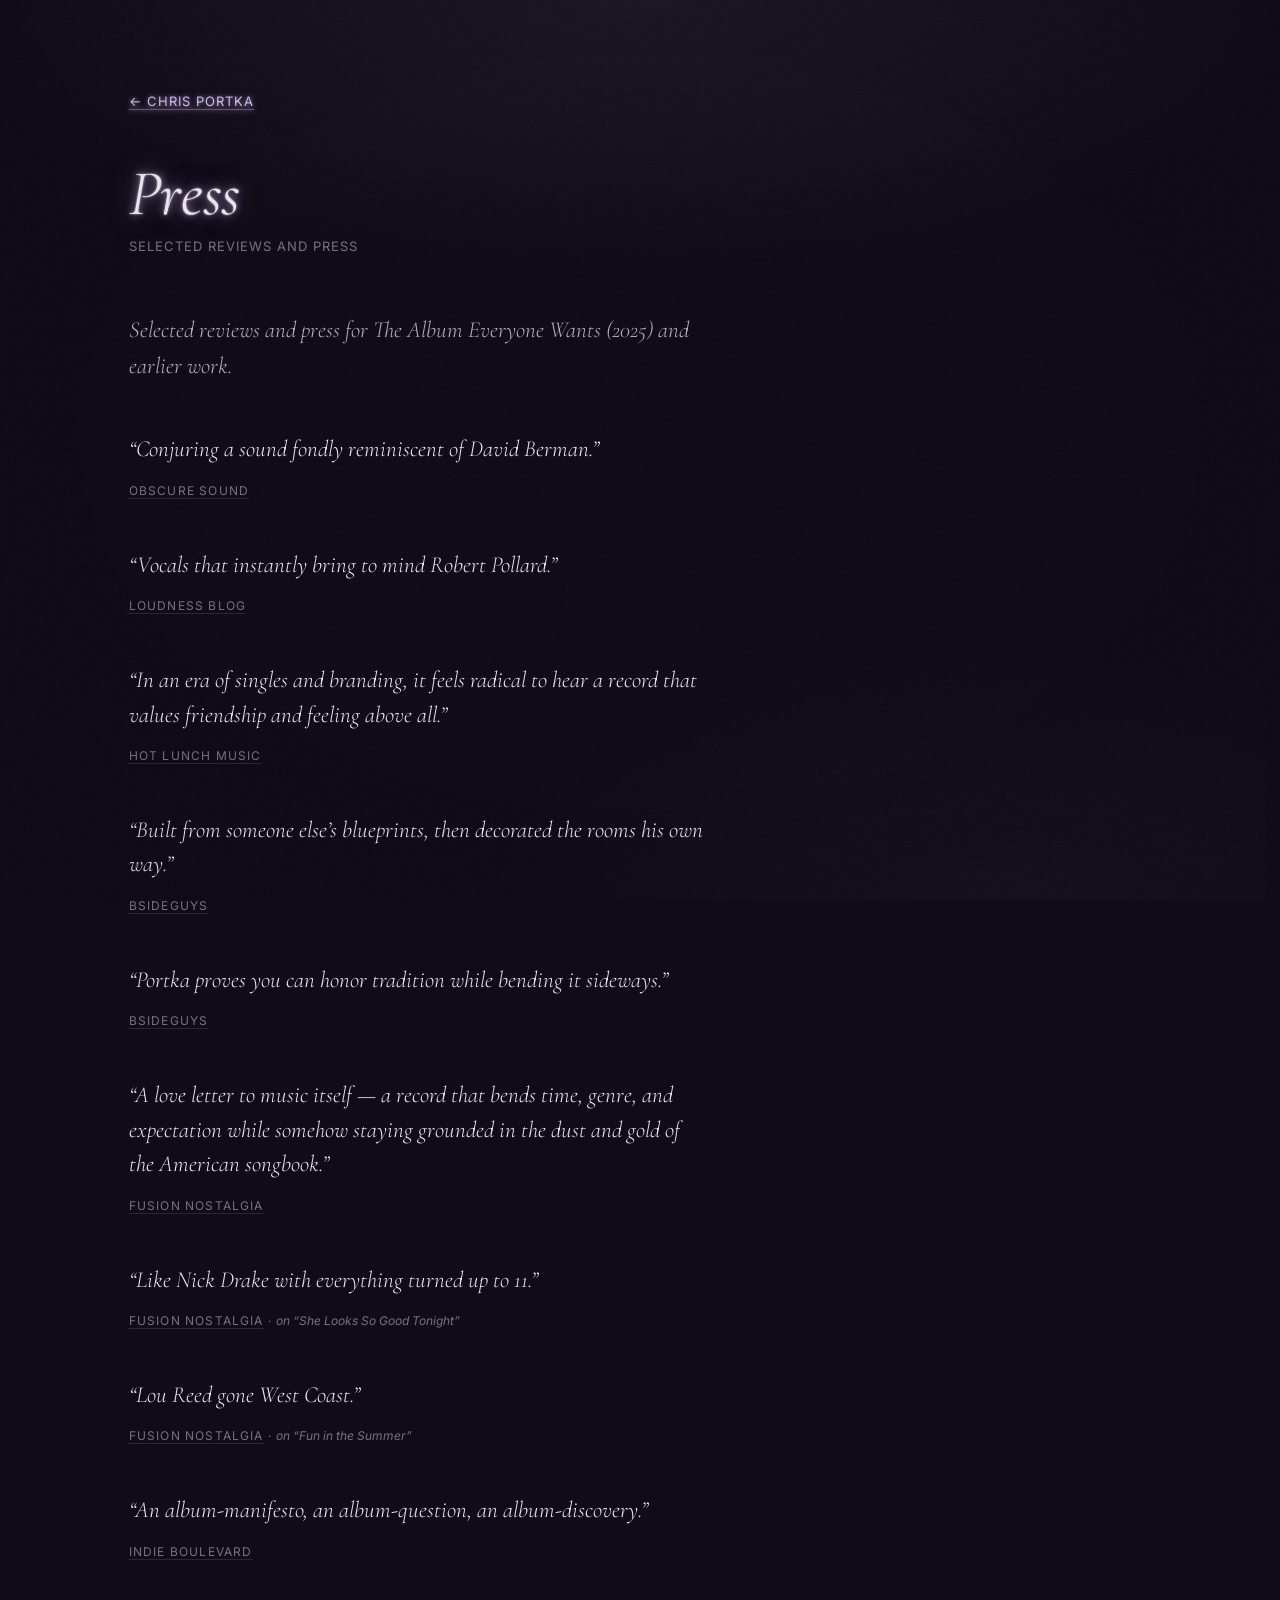
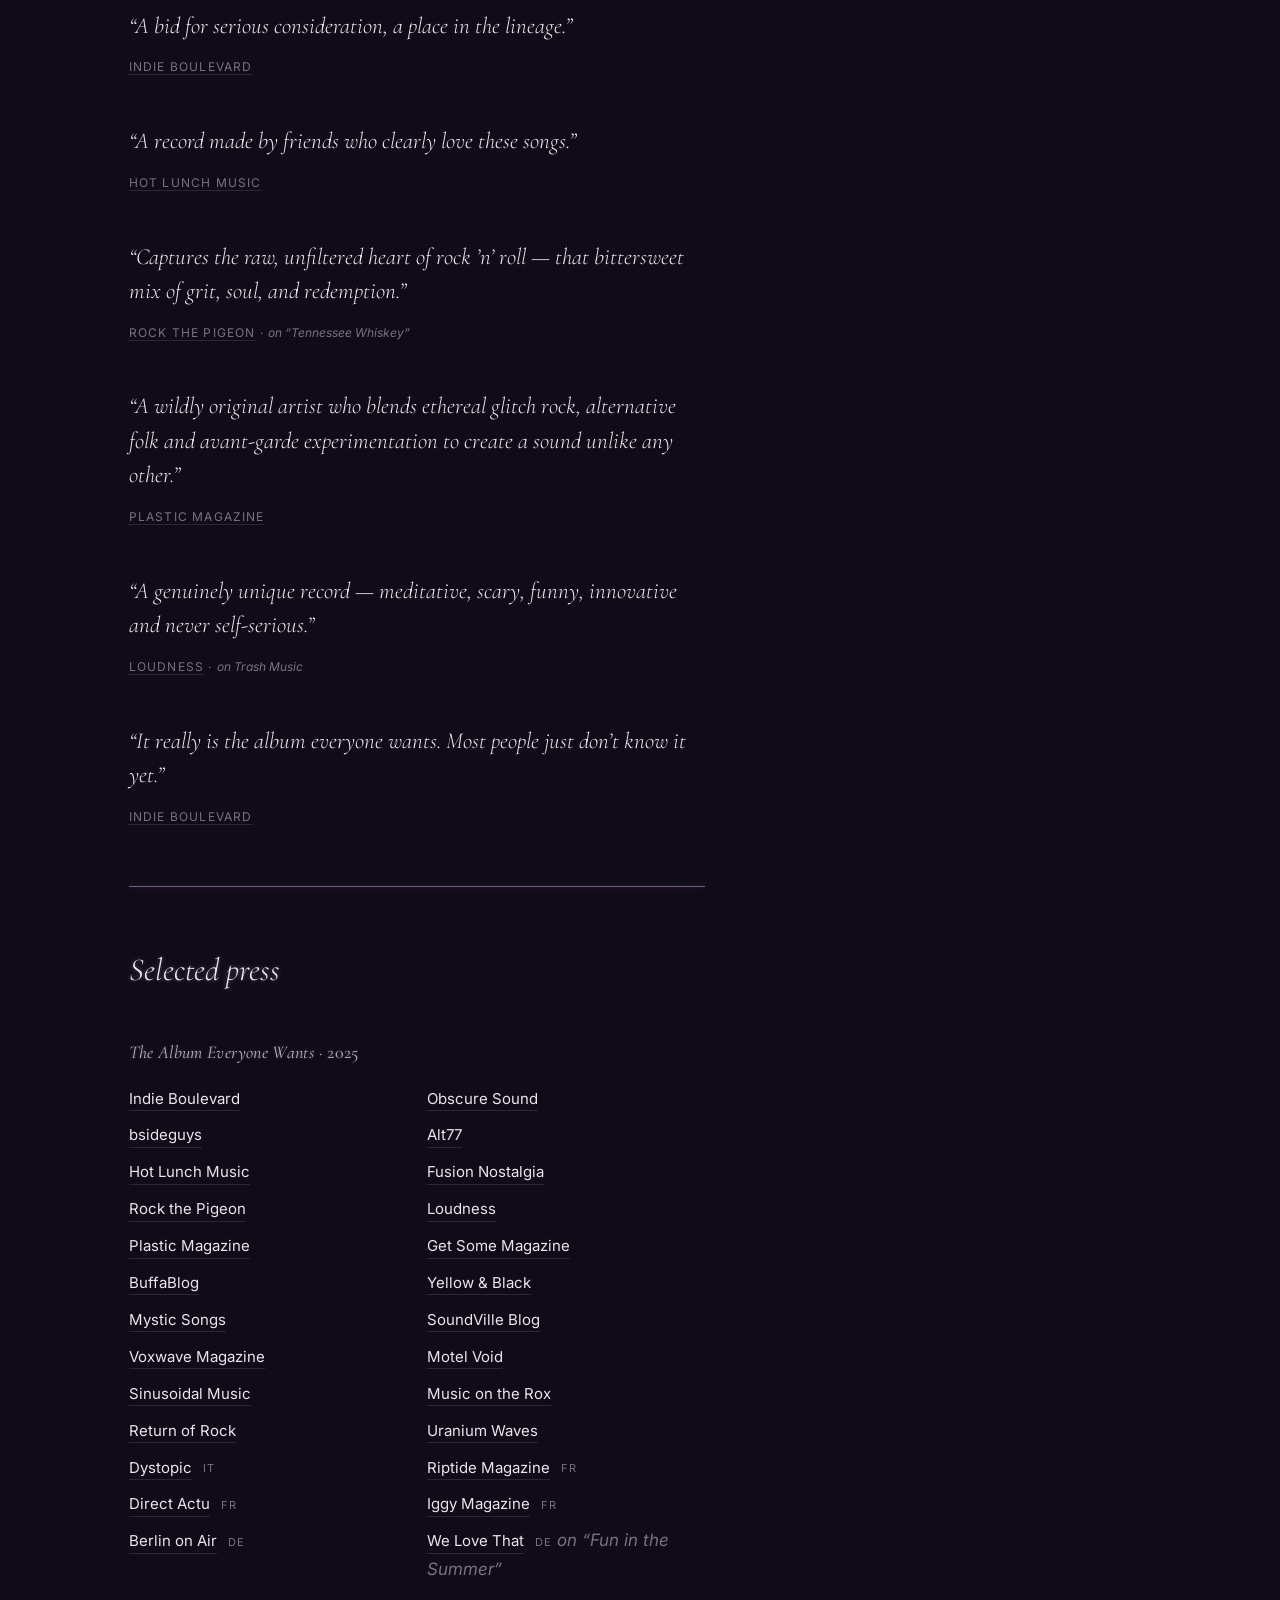
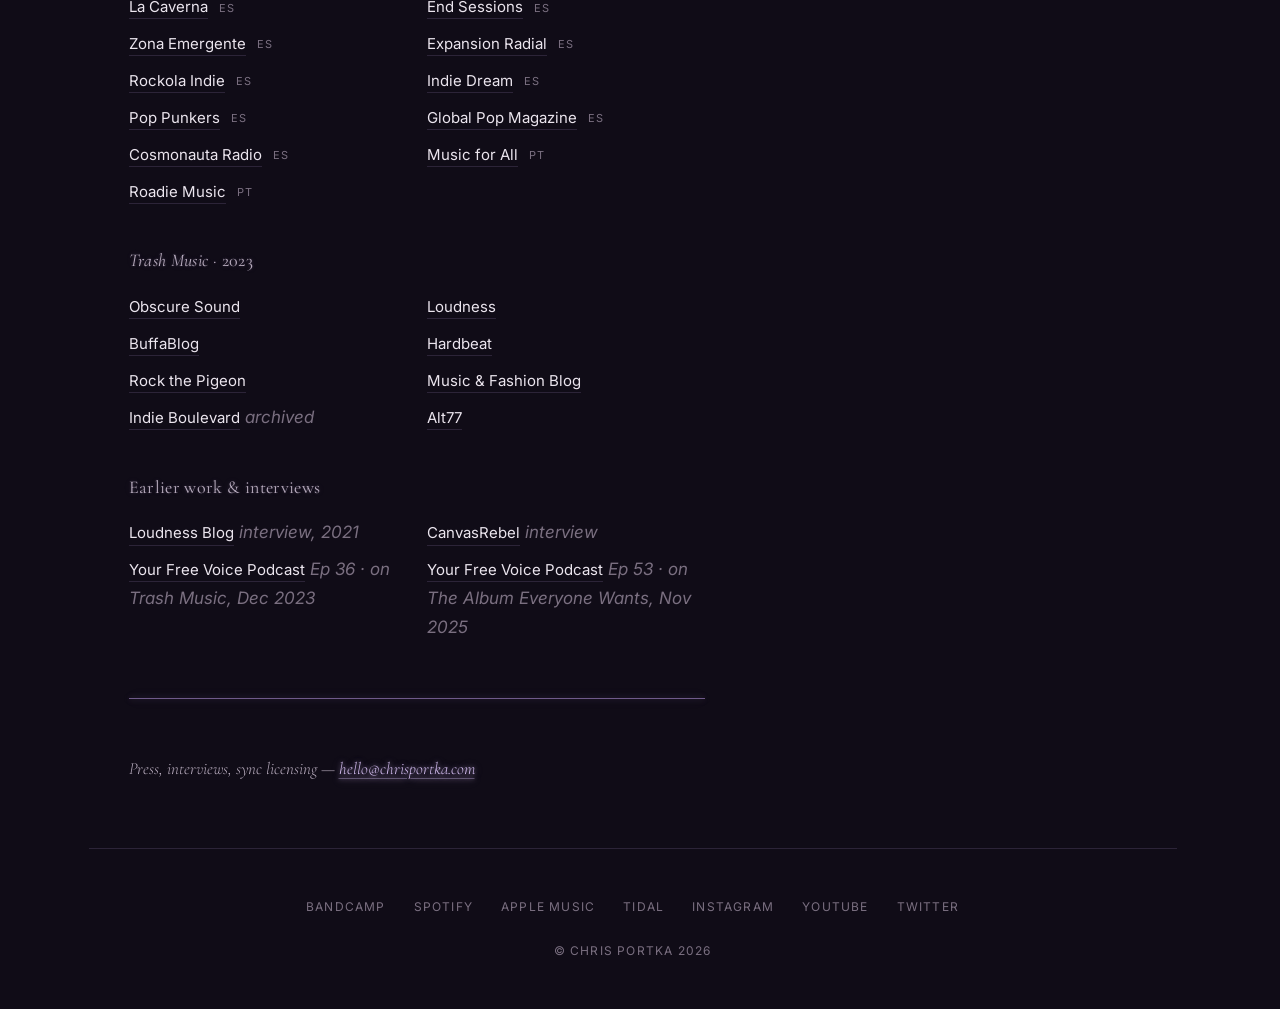
==== commit a9b118b3: "Add We Love That German review of "Fun in the Summer" (1.8.0) New German-language review of the "Fun" ====
--- a/press.html
+++ b/press.html
@@ -40,7 +40,7 @@
 
 <main>
   <section class="release sub-page">
-    <p class="back-link"><a href="/">&larr; Chris Portka</a></p>
+    <p class="back-link"><a href="/" class="neon-link">&larr; Chris Portka</a></p>
 
     <h1 class="album-title">Press</h1>
     <p class="album-kicker">Selected reviews and press</p>
@@ -171,6 +171,7 @@
       <li><a href="https://direct-actu.fr/2025/09/28/chris-portka-the-album-everyone-wants-review/" target="_blank" rel="noopener">Direct Actu</a> <span class="lang">FR</span></li>
       <li><a href="https://www.iggymagazine.com/chris-portka-the-album-everyone-wants-une-invitation-a-lintrospection-musicale/" target="_blank" rel="noopener">Iggy Magazine</a> <span class="lang">FR</span></li>
       <li><a href="https://www.berlinonair.cc/post/795778154381901824/chris-portka-the-album-everyone-wants-indie" target="_blank" rel="noopener">Berlin on Air</a> <span class="lang">DE</span></li>
+      <li><a href="https://www.welovethat.de/2026/chris-portka-fun-in-the-summer/" target="_blank" rel="noopener">We Love That</a> <span class="lang">DE</span> <span class="quote-context">on &ldquo;Fun in the Summer&rdquo;</span></li>
       <li><a href="https://lacaverna.net/chris-portka-explora-tradicion-y-psicodelia-en-su-nuevo-album-the-album-everyone-wants/" target="_blank" rel="noopener">La Caverna</a> <span class="lang">ES</span></li>
       <li><a href="https://endsessions.com.mx/2025/09/22/chris-portka-the-album-everyone-wants/" target="_blank" rel="noopener">End Sessions</a> <span class="lang">ES</span></li>
       <li><a href="https://www.zonaemergente.com/2025/09/the-album-everyone-wants-chris-portka.html" target="_blank" rel="noopener">Zona Emergente</a> <span class="lang">ES</span></li>
@@ -206,7 +207,7 @@
 
     <hr class="press-divider">
 
-    <p class="press-inquiries">Press, interviews, sync licensing &mdash; <a href="mailto:hello@chrisportka.com">hello@chrisportka.com</a></p>
+    <p class="press-inquiries">Press, interviews, sync licensing &mdash; <a href="mailto:hello@chrisportka.com" class="neon-link">hello@chrisportka.com</a></p>
   </section>
 </main>
 
--- a/assets/style.css
+++ b/assets/style.css
@@ -29,6 +29,10 @@
   -webkit-text-size-adjust: 100%;
   font-optical-sizing: auto;
   background: var(--bg);
+  /* reserve the scrollbar lane up front — otherwise the bar appears
+     after first paint and shifts the whole page (the hero California
+     visibly jumps left on some loads) */
+  scrollbar-gutter: stable;
 }
 body {
   margin: 0;
@@ -45,6 +49,54 @@
     var(--bg);
   background-attachment: fixed;
   min-height: 100vh;
+  overflow-x: hidden;   /* keep wind-drifting lore wisps from causing sideways scroll */
+}
+/* Film grain — a whisper of 35mm noir texture over everything. Sparse
+   light specks (baked into the noise's alpha) drift on a slow shuffle,
+   so it reads as living grain without washing out the dark palette. No
+   blend mode (keeps it iOS-safe); kept very faint on purpose. */
+body::after {
+  content: "";
+  position: fixed;
+  inset: 0;
+  z-index: 60;
+  pointer-events: none;
+  opacity: 0.5;
+  background-image: url("data:image/svg+xml,<svg xmlns='http://www.w3.org/2000/svg' width='150' height='150'><filter id='g'><feTurbulence type='fractalNoise' baseFrequency='0.8' numOctaves='2' stitchTiles='stitch' result='n'/><feColorMatrix in='n' type='matrix' values='0 0 0 0 1 0 0 0 0 1 0 0 0 0 1 0 0 0 0.55 -0.36'/></filter><rect width='150' height='150' filter='url(%23g)'/></svg>");
+  background-size: 150px 150px;
+  animation: film-grain 1.1s steps(3) infinite;
+}
+@keyframes film-grain {
+  0%   { background-position: 0 0; }
+  33%  { background-position: -38px 26px; }
+  66%  { background-position: 22px -32px; }
+  100% { background-position: 0 0; }
+}
+/* The Roadhouse hum — the room breathing. A soft dark vignette that
+   swells and eases at the page edges on a slow cycle, punctuated by a
+   couple of quick electrical buzz-flickers (a struggling ballast). The
+   center stays clear so content is untouched; motion-gated below. */
+body::before {
+  content: "";
+  position: fixed;
+  inset: 0;
+  z-index: 55;
+  pointer-events: none;
+  background: radial-gradient(ellipse 125% 120% at 50% 48%, transparent 34%, #05030a 100%);
+  opacity: 0.12;
+  animation: roadhouse-hum 9s ease-in-out infinite;
+}
+@keyframes roadhouse-hum {
+  0%   { opacity: 0.12; }
+  22%  { opacity: 0.44; }
+  25%  { opacity: 0.20; }   /* buzz flicker */
+  28%  { opacity: 0.46; }
+  46%  { opacity: 0.10; }
+  60%  { opacity: 0.5; }    /* deepest breath */
+  62%  { opacity: 0.24; }   /* second flicker */
+  64%  { opacity: 0.47; }
+  82%  { opacity: 0.09; }
+  100% { opacity: 0.12; }
 }
 img { max-width: 100%; height: auto; display: block; }
 a {
@@ -87,14 +139,31 @@
   font-weight: 300;
   color: var(--ink);
   letter-spacing: 0;
+  /* subtle neon — a quiet steady halo. The accent rule beneath already
+     carries the flicker, so the heading holds still and lets it talk. */
+  text-shadow:
+    0 0 4px rgba(212, 189, 240, 0.35),
+    0 0 12px rgba(181, 157, 209, 0.22);
 }
 .section-heading::after {
   content: "";
   display: block;
   width: 2.5rem;
   height: 1px;
-  background: var(--accent-deep);
+  background: var(--accent);
+  box-shadow: 0 0 5px rgba(181, 157, 209, 0.5), 0 0 10px rgba(181, 157, 209, 0.28);
   margin-top: 1.5rem;
+  /* the accent rule reads as a small lit neon bar, with a slow, rare
+     flicker so the neon motif carries quietly down the page */
+  animation: rule-neon 9s ease-in-out infinite;
+}
+@keyframes rule-neon {
+  0%, 62%, 68%, 100% {
+    background: var(--accent);
+    box-shadow: 0 0 5px rgba(181, 157, 209, 0.5), 0 0 10px rgba(181, 157, 209, 0.28);
+  }
+  64% { background: var(--accent-deep); box-shadow: 0 0 2px rgba(181, 157, 209, 0.2); }
+  66% { background: var(--accent-bright); box-shadow: 0 0 6px rgba(212, 189, 240, 0.6), 0 0 13px rgba(181, 157, 209, 0.35); }
 }
 
 /* ---------- Hero ---------- */
@@ -171,14 +240,14 @@
 .portrait-smoke::before {
   background-image: url("data:image/svg+xml,<svg xmlns='http://www.w3.org/2000/svg' width='600' height='600'><filter id='s' filterUnits='userSpaceOnUse' x='0' y='0' width='600' height='600'><feTurbulence type='fractalNoise' baseFrequency='0.022 0.008' numOctaves='4' seed='4' stitchTiles='stitch' result='n'/><feColorMatrix in='n' type='matrix' values='0 0 0 0 0.84 0 0 0 0 0.75 0 0 0 0 0.92 0 0 0 1.3 -0.62'/></filter><rect width='600' height='600' filter='url(%23s)'/></svg>");
   background-size: 600px 600px;
-  opacity: 0.42;
+  opacity: 0.20;
   filter: blur(2.5px);
   animation: smoke-a 34s linear infinite;
 }
 .portrait-smoke::after {
   background-image: url("data:image/svg+xml,<svg xmlns='http://www.w3.org/2000/svg' width='520' height='520'><filter id='s' filterUnits='userSpaceOnUse' x='0' y='0' width='520' height='520'><feTurbulence type='fractalNoise' baseFrequency='0.032 0.013' numOctaves='3' seed='29' stitchTiles='stitch' result='n'/><feColorMatrix in='n' type='matrix' values='0 0 0 0 0.88 0 0 0 0 0.80 0 0 0 0 0.94 0 0 0 1.2 -0.66'/></filter><rect width='520' height='520' filter='url(%23s)'/></svg>");
   background-size: 520px 520px;
-  opacity: 0.32;
+  opacity: 0.14;
   filter: blur(1.5px);
   animation: smoke-b 52s linear infinite;
 }
@@ -191,6 +260,83 @@
 @keyframes smoke-b {
   from { background-position: 0 0; }
   to   { background-position: 90px -520px; }
+}
+/* Lore wisps — faint silhouettes that drift in and out on the wind,
+   behind the text (z-index:-1) so they never touch legibility. Kept very
+   transparent (~10% peak) so they read as whisps, not features. The
+   chicken is the exception: it holds still, low in the outro. */
+.lore-symbols { position: absolute; width: 0; height: 0; overflow: hidden; }
+#discography, #stay { position: relative; }
+.lore-hint {
+  position: absolute;
+  display: block;
+  height: auto;
+  color: #b9a6d6;
+  opacity: 0;
+  pointer-events: none;
+  z-index: 0;
+  overflow: visible;
+  will-change: transform, opacity;
+}
+/* two winds, opposite directions, so wisps blow both ways across the page */
+@keyframes lore-wind-a {
+  0%   { opacity: 0;    transform: translate(-70px, 10px) rotate(-5deg) scale(0.95); }
+  22%  { opacity: 0.11; }
+  55%  {                transform: translate(45px, -8px) rotate(3deg) scale(1.03); }
+  80%  { opacity: 0.07; }
+  100% { opacity: 0;    transform: translate(150px, 8px) rotate(6deg) scale(1); }
+}
+@keyframes lore-wind-b {
+  0%   { opacity: 0;    transform: translate(80px, -8px) rotate(5deg) scale(1); }
+  25%  { opacity: 0.10; }
+  55%  {                transform: translate(-35px, 10px) rotate(-3deg) scale(0.96); }
+  82%  { opacity: 0.06; }
+  100% { opacity: 0;    transform: translate(-140px, -6px) rotate(-6deg) scale(1.03); }
+}
+.lore-hint--branch { top: 6%;   left: 3%;  width: 12rem;  animation: lore-wind-a 33s linear infinite; animation-delay: -3s; }
+.lore-hint--owl    { bottom: 24%; right: 8%; width: 4.6rem; animation: lore-wind-b 27s linear infinite; animation-delay: -13s; }
+.lore-hint--moon   { top: 14%;  right: 8%; width: 3.4rem; animation: lore-wind-a 30s linear infinite; animation-delay: -8s; }
+.lore-hint--dog    { bottom: 8%; left: 5%; width: 4.6rem; animation: lore-wind-b 38s linear infinite; animation-delay: -22s; }
+.lore-hint--leaf   { top: 10%;  right: 12%; width: 2.5rem; animation: lore-wind-a 21s linear infinite; animation-delay: -6s; }
+/* chicken — the one the user likes; stays put, low in the outro, nudged
+   up so it overlaps the final line (absolute, so text never shifts). */
+.lore-hint--chicken {
+  bottom: 3.5rem;
+  right: 9%;
+  width: 3.6rem;
+  opacity: 0.2;
+  z-index: 0;
+  animation: lore-sway 15s ease-in-out infinite;
+}
+@keyframes lore-sway {
+  0%, 100% { transform: translateY(0) rotate(0deg); opacity: 0.2; }
+  50% { transform: translateY(-5px) rotate(-1.2deg); opacity: 0.14; }
+}
+
+/* About + Press — two staggered columns on desktop, stacked on mobile. */
+.about-press > section { position: relative; }
+@media (min-width: 900px) {
+  .about-press {
+    display: grid;
+    grid-template-columns: 1fr 1fr;
+    gap: clamp(2rem, 5vw, 4.5rem);
+    align-items: start;
+    max-width: var(--wide);
+    margin: 0 auto;
+    padding: clamp(2rem, 5vw, 4rem) var(--gutter);
+  }
+  .about-press > section {
+    max-width: none;
+    margin: 0;
+    padding: 0;
+  }
+  .about-press .bio p { max-width: none; }
+  .about-press .press-quotes { max-width: none; }
+  /* stagger: Press sits a little lower than About */
+  .about-press > #press { margin-top: 4.5rem; }
+  /* a touch more compact for breathing room */
+  .about-press .press-quotes li { margin-bottom: 1.75rem; }
+  .about-press .press-quotes li:last-child { margin-bottom: 2rem; }
 }
 .hero-text {
   padding: clamp(2rem, 6vw, 4rem) var(--gutter) clamp(3rem, 8vw, 5rem);
@@ -207,6 +353,48 @@
   margin: 0 0 1.25rem;
   letter-spacing: -0.005em;
   color: var(--ink);
+  /* Neon-sign glow: a hot near-white tube in a big lavender halo. Two
+     buzz clusters per cycle — rapid multi-step stutters with the glow
+     collapsing, then an overshoot flare as the tube catches again. */
+  text-shadow:
+    0 0 2px rgba(248, 242, 255, 0.9),
+    0 0 9px rgba(212, 189, 240, 0.75),
+    0 0 24px rgba(181, 157, 209, 0.55),
+    0 0 48px rgba(181, 157, 209, 0.32),
+    0 0 90px rgba(181, 157, 209, 0.18);
+  animation: name-neon 9s ease-in-out infinite;
+}
+@keyframes name-neon {
+  0%, 33%, 41%, 62%, 71%, 100% {
+    opacity: 1;
+    color: var(--ink);
+    text-shadow:
+      0 0 2px rgba(248, 242, 255, 0.9),
+      0 0 9px rgba(212, 189, 240, 0.75),
+      0 0 24px rgba(181, 157, 209, 0.55),
+      0 0 48px rgba(181, 157, 209, 0.32),
+      0 0 90px rgba(181, 157, 209, 0.18);
+  }
+  /* buzz cluster one: stutter-stutter-recover */
+  35% { opacity: 0.7;
+    text-shadow: 0 0 2px rgba(212, 189, 240, 0.4), 0 0 8px rgba(181, 157, 209, 0.25); }
+  36.5% { opacity: 0.97; }
+  38% { opacity: 0.78;
+    text-shadow: 0 0 2px rgba(212, 189, 240, 0.45), 0 0 10px rgba(181, 157, 209, 0.3); }
+  /* buzz cluster two: hard cut, then an overshoot flare */
+  64% { opacity: 0.6;
+    text-shadow: 0 0 1px rgba(212, 189, 240, 0.35), 0 0 7px rgba(181, 157, 209, 0.2); }
+  66% {
+    opacity: 1;
+    color: #fbf8ff;
+    text-shadow:
+      0 0 3px rgba(255, 253, 255, 1),
+      0 0 12px rgba(228, 210, 250, 0.95),
+      0 0 30px rgba(198, 174, 226, 0.7),
+      0 0 62px rgba(181, 157, 209, 0.45),
+      0 0 115px rgba(181, 157, 209, 0.25);
+  }
+  68.5% { opacity: 0.88; }
 }
 .tagline {
   font-family: var(--serif);
@@ -217,6 +405,273 @@
   margin: 0 0 1.5rem;
   letter-spacing: 0.005em;
 }
+/* "out now" as a small, HOT lavender neon sign beside the album title.
+   Big halo, deep multi-step buzzes, and a catch-flare right after the
+   second buzz (when the sparks fly). Same 6.5s cycle as the sparks so
+   everything stays in sync. */
+.neon-outnow {
+  position: relative;
+  color: #e9dcfb;
+  text-shadow:
+    0 0 2px rgba(252, 248, 255, 0.95),
+    0 0 7px rgba(226, 205, 252, 0.9),
+    0 0 16px rgba(212, 189, 240, 0.7),
+    0 0 32px rgba(181, 157, 209, 0.5),
+    0 0 60px rgba(181, 157, 209, 0.28);
+  animation: neon-outnow 6.5s ease-in-out infinite;
+}
+@keyframes neon-outnow {
+  0%, 44%, 54%, 72%, 88%, 100% {
+    opacity: 1;
+    text-shadow:
+      0 0 2px rgba(252, 248, 255, 0.95),
+      0 0 7px rgba(226, 205, 252, 0.9),
+      0 0 16px rgba(212, 189, 240, 0.7),
+      0 0 32px rgba(181, 157, 209, 0.5),
+      0 0 60px rgba(181, 157, 209, 0.28);
+  }
+  /* buzz one: double stutter */
+  46% { opacity: 0.35; text-shadow: 0 0 2px rgba(226, 205, 252, 0.4), 0 0 8px rgba(181, 157, 209, 0.25); }
+  48% { opacity: 0.92; }
+  50% { opacity: 0.55; text-shadow: 0 0 2px rgba(226, 205, 252, 0.5), 0 0 10px rgba(181, 157, 209, 0.3); }
+  /* buzz two, harder — the sparks fly here */
+  76% { opacity: 0.9; }
+  77% { opacity: 0.2; text-shadow: 0 0 1px rgba(226, 205, 252, 0.3), 0 0 6px rgba(181, 157, 209, 0.2); }
+  79% { opacity: 0.85; }
+  80% { opacity: 0.4; text-shadow: 0 0 2px rgba(226, 205, 252, 0.4), 0 0 8px rgba(181, 157, 209, 0.25); }
+  /* the catch — overshoot flare */
+  83% {
+    opacity: 1;
+    text-shadow:
+      0 0 3px rgba(255, 253, 255, 1),
+      0 0 10px rgba(240, 226, 255, 1),
+      0 0 22px rgba(212, 189, 240, 0.85),
+      0 0 44px rgba(181, 157, 209, 0.6),
+      0 0 80px rgba(181, 157, 209, 0.35);
+  }
+}
+/* Sparks that occasionally burst off the top-right of the "out now" sign,
+   in sync with its second, harder buzz (~77% of the 6.5s cycle). */
+/* Sign sparks — thin bright needles that shoot off a sign when it buzzes,
+   like real electrical sparks. Each spark bakes its angle into every
+   keyframe (rotate first, then translateX flies it along its own axis;
+   scaleX stretches the streak at launch and burns it out to a point).
+   Sparks 1-5 fly on "out now"'s hard second buzz; 6-7 on the first. */
+.sign-spark {
+  position: absolute;
+  top: 0.08em;
+  right: -0.02em;
+  width: 0.5em;
+  height: 0.11em;
+  /* angular dart: thin jagged tail, hard pointed head — no rounding, so
+     it reads as an electrical splinter, never a water drop. Glow moves
+     from box-shadow to drop-shadow so it follows the clipped shape. */
+  clip-path: polygon(0% 50%, 26% 10%, 74% 32%, 100% 50%, 74% 68%, 26% 90%);
+  background: linear-gradient(90deg, rgba(248, 241, 255, 0) 0%, #f8f1ff 55%, #ffffff 100%);
+  filter:
+    drop-shadow(0 0 3px rgba(255, 255, 255, 0.95))
+    drop-shadow(0 0 8px rgba(212, 189, 240, 0.8))
+    drop-shadow(0 0 15px rgba(181, 157, 209, 0.45));
+  opacity: 0;
+  transform-origin: left center;
+  pointer-events: none;
+  animation: sign-spark-1 6.5s linear infinite;
+}
+.sign-spark--2 { animation-name: sign-spark-2; }
+.sign-spark--3 { animation-name: sign-spark-3; width: 0.42em; }
+.sign-spark--4 { animation-name: sign-spark-4; width: 0.38em; }
+.sign-spark--5 { animation-name: sign-spark-5; }
+.sign-spark--6 { animation-name: sign-spark-6; width: 0.4em; }
+.sign-spark--7 { animation-name: sign-spark-7; width: 0.34em; }
+@keyframes sign-spark-1 {
+  0%, 76% { opacity: 0; transform: rotate(-50deg) translateX(0) scaleX(0.3); }
+  77.5% { opacity: 1; transform: rotate(-50deg) translateX(0.15em) scaleX(1.15); }
+  86% { opacity: 0; transform: rotate(-50deg) translateX(1.7em) scaleX(0.3); }
+  100% { opacity: 0; transform: rotate(-50deg) translateX(0) scaleX(0.3); }
+}
+@keyframes sign-spark-2 {
+  0%, 76.5% { opacity: 0; transform: rotate(-15deg) translateX(0) scaleX(0.3); }
+  78% { opacity: 1; transform: rotate(-15deg) translateX(0.2em) scaleX(1); }
+  87% { opacity: 0; transform: rotate(-15deg) translateX(2em) scaleX(0.3); }
+  100% { opacity: 0; transform: rotate(-15deg) translateX(0) scaleX(0.3); }
+}
+@keyframes sign-spark-3 {
+  0%, 77% { opacity: 0; transform: rotate(-78deg) translateX(0) scaleX(0.3); }
+  78.5% { opacity: 0.95; transform: rotate(-78deg) translateX(0.15em) scaleX(1); }
+  88% { opacity: 0; transform: rotate(-78deg) translateX(1.8em) scaleX(0.3); }
+  100% { opacity: 0; transform: rotate(-78deg) translateX(0) scaleX(0.3); }
+}
+@keyframes sign-spark-4 {
+  0%, 77.5% { opacity: 0; transform: rotate(14deg) translateX(0) scaleX(0.3); }
+  79% { opacity: 0.9; transform: rotate(14deg) translateX(0.15em) scaleX(0.95); }
+  89% { opacity: 0; transform: rotate(14deg) translateX(1.5em) scaleX(0.25); }
+  100% { opacity: 0; transform: rotate(14deg) translateX(0) scaleX(0.3); }
+}
+@keyframes sign-spark-5 {
+  0%, 78% { opacity: 0; transform: rotate(-33deg) translateX(0) scaleX(0.3); }
+  80% { opacity: 0.9; transform: rotate(-33deg) translateX(0.2em) scaleX(1.05); }
+  90% { opacity: 0; transform: rotate(-33deg) translateX(2.2em) scaleX(0.25); }
+  100% { opacity: 0; transform: rotate(-33deg) translateX(0) scaleX(0.3); }
+}
+@keyframes sign-spark-6 {
+  0%, 45.5% { opacity: 0; transform: rotate(-62deg) translateX(0) scaleX(0.3); }
+  47% { opacity: 0.95; transform: rotate(-62deg) translateX(0.15em) scaleX(1); }
+  55% { opacity: 0; transform: rotate(-62deg) translateX(1.5em) scaleX(0.3); }
+  100% { opacity: 0; transform: rotate(-62deg) translateX(0) scaleX(0.3); }
+}
+@keyframes sign-spark-7 {
+  0%, 46.5% { opacity: 0; transform: rotate(-8deg) translateX(0) scaleX(0.3); }
+  48% { opacity: 0.9; transform: rotate(-8deg) translateX(0.2em) scaleX(0.95); }
+  57% { opacity: 0; transform: rotate(-8deg) translateX(1.7em) scaleX(0.25); }
+  100% { opacity: 0; transform: rotate(-8deg) translateX(0) scaleX(0.3); }
+}
+/* dying-sign sparks — fire during the Earlier-work link's big sputter
+   (~71% of its 8s cycle) */
+.sign-spark--d1 { animation-name: dying-spark-1; animation-duration: 8s; top: 0.1em; }
+.sign-spark--d2 { animation-name: dying-spark-2; animation-duration: 8s; top: 0.2em; width: 0.4em; }
+@keyframes dying-spark-1 {
+  0%, 70.5% { opacity: 0; transform: rotate(-42deg) translateX(0) scaleX(0.3); }
+  71.5% { opacity: 1; transform: rotate(-42deg) translateX(0.15em) scaleX(1); }
+  78% { opacity: 0; transform: rotate(-42deg) translateX(1.6em) scaleX(0.3); }
+  100% { opacity: 0; transform: rotate(-42deg) translateX(0) scaleX(0.3); }
+}
+@keyframes dying-spark-2 {
+  0%, 71% { opacity: 0; transform: rotate(18deg) translateX(0) scaleX(0.3); }
+  72% { opacity: 0.9; transform: rotate(18deg) translateX(0.15em) scaleX(0.9); }
+  79% { opacity: 0; transform: rotate(18deg) translateX(1.4em) scaleX(0.25); }
+  100% { opacity: 0; transform: rotate(18deg) translateX(0) scaleX(0.3); }
+}
+/* Angular lightning bolt that cracks off a sign when it shorts — a
+   jagged clip-path shard with a hard double-flash. drop-shadow (not
+   box-shadow) so the glow follows the bolt's shape. */
+.sign-bolt {
+  position: absolute;
+  top: -0.2em;
+  right: -0.55em;
+  width: 1.1em;
+  height: 1.1em;
+  background: linear-gradient(135deg, #ffffff 20%, #d4bdf0 100%);
+  clip-path: polygon(0% 0%, 42% 30%, 28% 36%, 68% 64%, 52% 70%, 100% 100%, 44% 62%, 58% 55%, 18% 30%, 32% 24%);
+  filter: drop-shadow(0 0 3px rgba(255, 255, 255, 1)) drop-shadow(0 0 8px rgba(181, 157, 209, 0.85));
+  opacity: 0;
+  transform-origin: top left;
+  pointer-events: none;
+}
+.sign-bolt--now   { animation: bolt-now 6.5s linear infinite; }
+.sign-bolt--dying { animation: bolt-dying 8s linear infinite; width: 0.95em; height: 0.95em; top: -0.25em; right: -0.4em; }
+@keyframes bolt-now {
+  0%, 76.5% { opacity: 0; transform: scale(0.2) rotate(8deg); }
+  77.2% { opacity: 1; transform: scale(1) rotate(0deg); }
+  78% { opacity: 0.1; transform: scale(1.02); }
+  79% { opacity: 0.95; transform: scale(1.18) rotate(-5deg); }
+  81.5% { opacity: 0; transform: scale(0.95); }
+  100% { opacity: 0; transform: scale(0.2) rotate(8deg); }
+}
+@keyframes bolt-dying {
+  0%, 69.5% { opacity: 0; transform: scale(0.2); }
+  70.5% { opacity: 1; transform: scale(1) rotate(6deg); }
+  71.5% { opacity: 0.15; transform: scale(1.03); }
+  72.5% { opacity: 0.9; transform: scale(1.2) rotate(-6deg); }
+  74.5% { opacity: 0; transform: scale(1); }
+  100% { opacity: 0; transform: scale(0.2); }
+}
+
+/* Neon utility for small links and kickers on the subpages — a lit
+   accent glow with one rare dip per cycle. Doubled class beats the
+   later element-scoped rules (.back-link a, .press-inquiries) without
+   resorting to !important. */
+.neon-link.neon-link {
+  color: var(--accent-bright);
+  text-decoration-color: rgba(212, 189, 240, 0.35);
+  text-shadow:
+    0 0 4px rgba(212, 189, 240, 0.55),
+    0 0 10px rgba(181, 157, 209, 0.35);
+  animation: neon-link 8s ease-in-out infinite;
+}
+a.neon-link.neon-link:hover { color: #f0e7fb; }
+@keyframes neon-link {
+  0%, 57%, 61%, 100% { opacity: 1; }
+  59% { opacity: 0.55; }
+}
+
+/* Blacklight — the hidden Proto Play doorway. Deep purple that barely
+   rises off the dark, with a UV-violet halo; the link warms under the
+   lamp on hover. Deliberately dim: it's an easter egg, not navigation. */
+.blacklight.blacklight {
+  color: #4a3670;
+  text-shadow:
+    0 0 8px rgba(124, 77, 255, 0.30),
+    0 0 18px rgba(94, 44, 165, 0.22);
+}
+.blacklight a {
+  color: #6a4bad;
+  text-decoration-color: rgba(124, 77, 255, 0.35);
+  text-shadow:
+    0 0 6px rgba(124, 77, 255, 0.5),
+    0 0 14px rgba(124, 77, 255, 0.3);
+}
+.blacklight a:hover {
+  color: #8f6fff;
+  text-shadow:
+    0 0 8px rgba(143, 111, 255, 0.85),
+    0 0 20px rgba(124, 77, 255, 0.55);
+}
+
+/* 404 — the most broken sign on the site. Violent fritz: long dark
+   sags, rapid stutters, a hard flare, sparks and a bolt of its own. */
+.neon-404 {
+  position: relative;
+  display: inline-block;
+  text-shadow:
+    0 0 2px rgba(248, 242, 255, 0.9),
+    0 0 9px rgba(212, 189, 240, 0.7),
+    0 0 24px rgba(181, 157, 209, 0.5);
+  animation: neon-404 3.8s linear infinite;
+}
+@keyframes neon-404 {
+  0%, 100% { opacity: 0.6; text-shadow: 0 0 2px rgba(212, 189, 240, 0.3), 0 0 6px rgba(181, 157, 209, 0.18); }
+  8% { opacity: 1; text-shadow: 0 0 2px rgba(248, 242, 255, 0.9), 0 0 9px rgba(212, 189, 240, 0.7), 0 0 24px rgba(181, 157, 209, 0.5); }
+  11% { opacity: 0.45; text-shadow: none; }
+  13% { opacity: 0.95; text-shadow: 0 0 2px rgba(248, 242, 255, 0.9), 0 0 9px rgba(212, 189, 240, 0.7), 0 0 24px rgba(181, 157, 209, 0.5); }
+  15% { opacity: 0.5; text-shadow: none; }
+  17%, 42% { opacity: 0.85; text-shadow: 0 0 2px rgba(212, 189, 240, 0.5), 0 0 8px rgba(181, 157, 209, 0.3); }
+  45% { opacity: 0.45; text-shadow: none; }
+  47% {
+    opacity: 1;
+    text-shadow:
+      0 0 3px rgba(255, 253, 255, 1),
+      0 0 12px rgba(228, 210, 250, 0.95),
+      0 0 30px rgba(198, 174, 226, 0.7);
+  }
+  50% { opacity: 0.5; text-shadow: none; }
+  52%, 74% { opacity: 0.7; text-shadow: 0 0 2px rgba(212, 189, 240, 0.4), 0 0 7px rgba(181, 157, 209, 0.25); }
+  77% { opacity: 0.45; }
+  79% { opacity: 0.9; text-shadow: 0 0 2px rgba(248, 242, 255, 0.8), 0 0 9px rgba(212, 189, 240, 0.6); }
+  82% { opacity: 0.6; }
+}
+.sign-spark--404a { animation-name: spark-404a; animation-duration: 3.8s; }
+.sign-spark--404b { animation-name: spark-404b; animation-duration: 3.8s; top: 0.25em; width: 0.4em; }
+.sign-bolt--404   { animation: bolt-404 3.8s linear infinite; }
+@keyframes spark-404a {
+  0%, 45.5% { opacity: 0; transform: rotate(-45deg) translateX(0) scaleX(0.3); }
+  47% { opacity: 1; transform: rotate(-45deg) translateX(0.15em) scaleX(1); }
+  56% { opacity: 0; transform: rotate(-45deg) translateX(1.8em) scaleX(0.3); }
+  100% { opacity: 0; transform: rotate(-45deg) translateX(0) scaleX(0.3); }
+}
+@keyframes spark-404b {
+  0%, 46% { opacity: 0; transform: rotate(10deg) translateX(0) scaleX(0.3); }
+  47.5% { opacity: 0.95; transform: rotate(10deg) translateX(0.2em) scaleX(0.95); }
+  57% { opacity: 0; transform: rotate(10deg) translateX(1.6em) scaleX(0.25); }
+  100% { opacity: 0; transform: rotate(10deg) translateX(0) scaleX(0.3); }
+}
+@keyframes bolt-404 {
+  0%, 45.5% { opacity: 0; transform: scale(0.2) rotate(8deg); }
+  46.5% { opacity: 1; transform: scale(1) rotate(0deg); }
+  47.5% { opacity: 0.15; transform: scale(1.02); }
+  48.5% { opacity: 0.95; transform: scale(1.2) rotate(-6deg); }
+  51% { opacity: 0; transform: scale(0.95); }
+  100% { opacity: 0; transform: scale(0.2) rotate(8deg); }
+}
 /* California outline + "Musician, Songwriter, Guy" tagline overlay.
    The name is forced onto two lines ("Chris" / "Portka"). The state's
    top vertex pulls up by one line of the name (calc'd against the
@@ -231,7 +686,7 @@
    side. On desktop the SVG is wider and left-aligned to track the
    left-aligned hero column. */
 .hero-cali {
-  margin: calc(-1 * clamp(3.5rem, 7vw + 1rem, 7rem) - 2rem) 0 1.5rem auto;
+  margin: calc(-1 * clamp(3.5rem, 7vw + 1rem, 7rem) - 2rem) 0 1.5rem;
   line-height: 0;
 }
 .hero-cali svg {
@@ -240,6 +695,12 @@
   height: auto;
   display: block;
   overflow: visible;
+  /* Right-align the outline within the full-width block so it tucks behind
+     the centered name. The block itself is full-width, so an auto margin on
+     .hero-cali is a no-op — the SVG has a definite max-width, so auto margins
+     here actually push it to the right edge. (Reset to left on desktop.) */
+  margin-left: auto;
+  margin-right: 0;
 }
 /* Soft neon flicker + glow on the California outline. The stroke holds a
    gentle lavender glow most of the cycle, with two brief, soft flicker
@@ -249,30 +710,325 @@
   animation: cali-neon 7s ease-in-out infinite;
 }
 @keyframes cali-neon {
-  0%, 46% {
+  /* long steady glow */
+  0%, 23% {
     stroke: #bfa6e0;
-    filter: drop-shadow(0 0 3px rgba(181, 157, 209, 0.8))
-            drop-shadow(0 0 7px rgba(181, 157, 209, 0.45));
+    filter: drop-shadow(0 0 3px rgba(181, 157, 209, 0.95))
+            drop-shadow(0 0 9px rgba(181, 157, 209, 0.6))
+            drop-shadow(0 0 20px rgba(181, 157, 209, 0.3));
   }
-  48% { stroke: #7d68a0; filter: drop-shadow(0 0 1px rgba(181, 157, 209, 0.3)); }
-  50% {
-    stroke: #d4bdf0;
-    filter: drop-shadow(0 0 4px rgba(212, 189, 240, 0.95))
-            drop-shadow(0 0 11px rgba(181, 157, 209, 0.55));
+  /* small fizz up north — the Oregon-border ticks discharge here */
+  24.5% { stroke: #8a73ad; filter: drop-shadow(0 0 2px rgba(181, 157, 209, 0.4)); }
+  26% { stroke: #d4bdf0; filter: drop-shadow(0 0 4px rgba(212, 189, 240, 0.8)) drop-shadow(0 0 10px rgba(181, 157, 209, 0.5)); }
+  27.5%, 40% {
+    stroke: #bfa6e0;
+    filter: drop-shadow(0 0 3px rgba(181, 157, 209, 0.95))
+            drop-shadow(0 0 9px rgba(181, 157, 209, 0.6))
+            drop-shadow(0 0 20px rgba(181, 157, 209, 0.3));
+  }
+  /* ignition stutter — the tube fights to light, then a big flare */
+  41% { stroke: #5b4a75; filter: drop-shadow(0 0 1px rgba(181, 157, 209, 0.25)); }
+  43% { stroke: #e4d6f5; filter: drop-shadow(0 0 4px rgba(212, 189, 240, 0.9)) drop-shadow(0 0 9px rgba(181, 157, 209, 0.5)); }
+  44% { stroke: #4a3d5f; filter: drop-shadow(0 0 1px rgba(181, 157, 209, 0.2)); }
+  46% { stroke: #d4bdf0; filter: drop-shadow(0 0 4px rgba(212, 189, 240, 0.85)) drop-shadow(0 0 8px rgba(181, 157, 209, 0.45)); }
+  47% { stroke: #453a58; filter: drop-shadow(0 0 1px rgba(181, 157, 209, 0.18)); }
+  49% {   /* the big flare — sparks fly here */
+    stroke: #f0e7fb;
+    filter: drop-shadow(0 0 5px rgba(212, 189, 240, 1))
+            drop-shadow(0 0 14px rgba(181, 157, 209, 0.65))
+            drop-shadow(0 0 26px rgba(181, 157, 209, 0.4));
   }
   52% { stroke: #7d68a0; filter: drop-shadow(0 0 1px rgba(181, 157, 209, 0.3)); }
-  54%, 82% {
+  55%, 79% {
     stroke: #bfa6e0;
-    filter: drop-shadow(0 0 3px rgba(181, 157, 209, 0.8))
-            drop-shadow(0 0 7px rgba(181, 157, 209, 0.45));
+    filter: drop-shadow(0 0 3px rgba(181, 157, 209, 0.95))
+            drop-shadow(0 0 9px rgba(181, 157, 209, 0.6))
+            drop-shadow(0 0 20px rgba(181, 157, 209, 0.3));
   }
-  84% { stroke: #8a73ad; filter: drop-shadow(0 0 1px rgba(181, 157, 209, 0.25)); }
+  /* second, smaller flicker cluster — second spark burst */
+  80% { stroke: #6a5688; filter: drop-shadow(0 0 1px rgba(181, 157, 209, 0.25)); }
+  82% { stroke: #e4d6f5; filter: drop-shadow(0 0 4px rgba(212, 189, 240, 0.9)) drop-shadow(0 0 11px rgba(181, 157, 209, 0.55)); }
+  84% { stroke: #6a5688; filter: drop-shadow(0 0 1px rgba(181, 157, 209, 0.25)); }
   86%, 100% {
     stroke: #bfa6e0;
-    filter: drop-shadow(0 0 3px rgba(181, 157, 209, 0.8))
-            drop-shadow(0 0 7px rgba(181, 157, 209, 0.45));
+    filter: drop-shadow(0 0 3px rgba(181, 157, 209, 0.95))
+            drop-shadow(0 0 9px rgba(181, 157, 209, 0.6))
+            drop-shadow(0 0 20px rgba(181, 157, 209, 0.3));
   }
 }
+/* Sparks at five geographic short points, each with its own vocabulary
+   and moment: Oregon-border static ticks fizz upward at ~25%; the Bay
+   throws the big bolt west at the 49% flare; LA fans shards southwest
+   right after; Tahoe crackles east at the 82% flicker; the Tijuana
+   border drips needles south just behind it. */
+.cali-spark {
+  fill: none;
+  stroke: #f6eeff;
+  stroke-width: 2;
+  stroke-linecap: round;
+  stroke-linejoin: round;
+  transform-box: fill-box;
+  transform-origin: left center;
+  opacity: 0;
+  filter: drop-shadow(0 0 3px rgba(255, 255, 255, 1))
+          drop-shadow(0 0 7px rgba(212, 189, 240, 0.9))
+          drop-shadow(0 0 14px rgba(181, 157, 209, 0.5));
+  animation-duration: 7s;
+  animation-timing-function: linear;
+  animation-iteration-count: infinite;
+}
+/* a bigger angular bolt that cracks off the corner at the big flares */
+.cali-bolt {
+  fill: none;
+  stroke: #ffffff;
+  stroke-width: 2.1;
+  stroke-linejoin: miter;
+  stroke-linecap: round;
+  transform-box: fill-box;
+  transform-origin: left center;
+  opacity: 0;
+  filter: drop-shadow(0 0 3px rgba(255, 255, 255, 1))
+          drop-shadow(0 0 9px rgba(181, 157, 209, 0.85));
+  animation-duration: 7s;
+  animation-timing-function: linear;
+  animation-iteration-count: infinite;
+}
+/* per-location assignments — each cluster fires at its own moment */
+.cs-or1 { animation-name: cs-or1; stroke-width: 1.5; }
+.cs-or2 { animation-name: cs-or2; stroke-width: 1.5; }
+/* bay pieces are drawn westward, so their coast attach point is the
+   RIGHT edge of their fill-box — scale from there, not the far tip */
+.cs-baybolt { animation-name: cs-baybolt; transform-origin: right center; }
+.cs-bay1 { animation-name: cs-bay1; transform-origin: right center; }
+.cs-th1 { animation-name: cs-th1; stroke-width: 1.6; }
+.cs-th2 { animation-name: cs-th2; stroke-width: 1.6; }
+.cs-la1 { animation-name: cs-la1; }
+.cs-la2 { animation-name: cs-la2; stroke-width: 1.6; }
+.cs-tj1 { animation-name: cs-tj1; stroke-width: 1.5; }
+.cs-tj2 { animation-name: cs-tj2; stroke-width: 1.4; }
+/* Oregon border — static ticks discharging upward on the 25% fizz */
+@keyframes cs-or1 {
+  0%, 24% { opacity: 0; transform: translate(0,0) scale(0.4); }
+  25% { opacity: 1; transform: translate(0,-1px) scale(1); }
+  30% { opacity: 0; transform: translate(1px,-11px) scale(0.4); }
+  100% { opacity: 0; transform: translate(0,0) scale(0.4); }
+}
+@keyframes cs-or2 {
+  0%, 24.5% { opacity: 0; transform: translate(0,0) scale(0.4); }
+  25.5% { opacity: 0.9; transform: translate(0,-1px) scale(0.9); }
+  31% { opacity: 0; transform: translate(3px,-9px) scale(0.4); }
+  100% { opacity: 0; transform: translate(0,0) scale(0.4); }
+}
+/* Bay Area — the big bolt cracks west at the 49% flare, with a shard */
+@keyframes cs-baybolt {
+  0%, 48.5% { opacity: 0; transform: scale(0.15); }
+  49.3% { opacity: 1; transform: scale(1); }
+  50.2% { opacity: 0.1; transform: scale(1.05); }
+  51% { opacity: 0.95; transform: scale(1.25) rotate(-6deg); }
+  53% { opacity: 0; transform: scale(1.1); }
+  100% { opacity: 0; transform: scale(0.15); }
+}
+@keyframes cs-bay1 {
+  0%, 48% { opacity: 0; transform: translate(0,0) scale(0.4); }
+  49% { opacity: 1; transform: translate(-1px,-1px) scale(1); }
+  54% { opacity: 0; transform: translate(-13px,-6px) scale(0.45); }
+  100% { opacity: 0; transform: translate(0,0) scale(0.4); }
+}
+/* LA — shard fan flies southwest just after the big flare */
+@keyframes cs-la1 {
+  0%, 49% { opacity: 0; transform: translate(0,0) scale(0.4); }
+  50% { opacity: 1; transform: translate(-1px,1px) scale(1); }
+  55.5% { opacity: 0; transform: translate(-10px,10px) scale(0.45); }
+  100% { opacity: 0; transform: translate(0,0) scale(0.4); }
+}
+@keyframes cs-la2 {
+  0%, 49.5% { opacity: 0; transform: translate(0,0) scale(0.4); }
+  50.5% { opacity: 0.9; transform: translate(-2px,0) scale(0.9); }
+  56% { opacity: 0; transform: translate(-14px,3px) scale(0.4); }
+  100% { opacity: 0; transform: translate(0,0) scale(0.4); }
+}
+/* Tahoe — crackle pair snaps east at the 82% flicker */
+@keyframes cs-th1 {
+  0%, 81% { opacity: 0; transform: translate(0,0) scale(0.4); }
+  82% { opacity: 1; transform: translate(1px,-1px) scale(1); }
+  87% { opacity: 0; transform: translate(12px,-5px) scale(0.45); }
+  100% { opacity: 0; transform: translate(0,0) scale(0.4); }
+}
+@keyframes cs-th2 {
+  0%, 81.5% { opacity: 0; transform: translate(0,0) scale(0.4); }
+  82.5% { opacity: 0.9; transform: translate(1px,1px) scale(0.9); }
+  88% { opacity: 0; transform: translate(10px,7px) scale(0.4); }
+  100% { opacity: 0; transform: translate(0,0) scale(0.4); }
+}
+/* Tijuana border — needle drips fall south right behind Tahoe */
+@keyframes cs-tj1 {
+  0%, 82% { opacity: 0; transform: translate(0,0) scale(0.4); }
+  83% { opacity: 1; transform: translate(0,1px) scale(1); }
+  88.5% { opacity: 0; transform: translate(2px,12px) scale(0.4); }
+  100% { opacity: 0; transform: translate(0,0) scale(0.4); }
+}
+@keyframes cs-tj2 {
+  0%, 82.5% { opacity: 0; transform: translate(0,0) scale(0.4); }
+  83.5% { opacity: 0.85; transform: translate(0,1px) scale(0.9); }
+  89% { opacity: 0; transform: translate(-2px,11px) scale(0.4); }
+  100% { opacity: 0; transform: translate(0,0) scale(0.4); }
+}
+/* Floating tagline words — "Musician" / "Songwriter" / "Guy" as three
+   separate sticker-objects (Great Vibes, black core / white band /
+   black rim) drifting around the hero text at ~20% opacity, lore-wisp
+   style. The hero's real content is lifted above them (z-index) so a
+   drifting word never obscures the name or quote. */
+.float-word {
+  position: absolute;
+  overflow: visible;
+  pointer-events: none;
+  opacity: 0.12;
+  z-index: 0;
+  height: auto;
+  will-change: transform, opacity, filter;
+}
+.float-word text {
+  font-family: "Great Vibes", "Brush Script MT", cursive;
+  font-weight: 400;
+  font-size: 34px;
+  letter-spacing: 0;
+  stroke-linejoin: round;
+  stroke-linecap: round;
+}
+/* bands scale with the type: at 34px these keep the loops open */
+.float-word .ct-outer { fill: none; stroke: #0a070f; stroke-width: 5.2; }
+.float-word .ct-band  { fill: none; stroke: #f2ecf7; stroke-width: 2.8; }
+.float-word .ct-core  { fill: #0a070f; }
+/* Each word runs three independent animations on distinct properties so
+   they can't fight: a staggered few-second fade-in (opacity), a gusty
+   wind wander (transform), and a rare broken-neon stutter (filter). */
+.float-word--musician {
+  top: 1.5%; left: 2%; width: 10.5rem;
+  animation:
+    word-fade-in 4s ease-out 0.5s both,
+    word-float-a 52s ease-in-out infinite,
+    word-neon 17s linear 6s infinite;
+}
+.float-word--songwriter {
+  top: 40%; right: 0; width: 13rem;
+  animation:
+    word-fade-in 4s ease-out 2s both,
+    word-float-b 61s ease-in-out infinite,
+    word-neon 23s linear 13s infinite;
+}
+.float-word--guy {
+  bottom: 6%; left: 12%; width: 6.5rem;
+  animation:
+    word-fade-in 4s ease-out 3.5s both,
+    word-float-a 44s ease-in-out infinite reverse,
+    word-neon 19s linear 21s infinite;
+}
+@keyframes word-fade-in {
+  from { opacity: 0; }
+  to { opacity: 0.12; }
+}
+/* wind wander: uneven waypoint spacing = gusts that accelerate, then
+   long lulls that ease off — a breeze, not a metronome */
+@keyframes word-float-a {
+  0%   { transform: translate(0, 0) rotate(-2deg) scale(1); }
+  14%  { transform: translate(34px, -14px) rotate(0deg) scale(1.02); }
+  23%  { transform: translate(58px, -20px) rotate(1.5deg) scale(1.04); }
+  52%  { transform: translate(72px, 6px) rotate(3deg) scale(1.02); }
+  64%  { transform: translate(46px, 22px) rotate(1deg) scale(0.99); }
+  100% { transform: translate(0, 0) rotate(-2deg) scale(1); }
+}
+@keyframes word-float-b {
+  0%   { transform: translate(0, 0) rotate(2.5deg) scale(1); }
+  17%  { transform: translate(-40px, 14px) rotate(0.5deg) scale(0.98); }
+  27%  { transform: translate(-64px, 6px) rotate(-1.5deg) scale(0.97); }
+  55%  { transform: translate(-74px, -16px) rotate(-3deg) scale(1.03); }
+  68%  { transform: translate(-42px, -28px) rotate(-1deg) scale(1.01); }
+  100% { transform: translate(0, 0) rotate(2.5deg) scale(1); }
+}
+/* broken neon: two stutter clusters per cycle — the sticker's white
+   band browns out, half-catches, then overshoots hard on the second
+   with a lavender halo. Filter-based so it never collides with the
+   fade-in's opacity. Sparks (below) fly on the big 58% flash. */
+@keyframes word-neon {
+  0%, 30%, 34.5%, 55%, 60.5%, 100% { filter: brightness(1); }
+  31.5% { filter: brightness(0.35); }
+  33% { filter: brightness(1.6) drop-shadow(0 0 5px rgba(242, 236, 247, 0.5)); }
+  56.5% { filter: brightness(0.3); }
+  58% { filter: brightness(2.2)
+        drop-shadow(0 0 8px rgba(242, 236, 247, 0.7))
+        drop-shadow(0 0 16px rgba(181, 157, 209, 0.5)); }
+  59.5% { filter: brightness(0.5); }
+}
+/* word sparks — tiny shards that fly off a word at its big flash. Each
+   word's sparks share its word-neon duration + delay so they always
+   land on the flash. */
+.word-spark {
+  fill: none;
+  stroke: #f6eeff;
+  stroke-width: 1.5;
+  stroke-linecap: round;
+  stroke-linejoin: round;
+  transform-box: fill-box;
+  transform-origin: left center;
+  opacity: 0;
+  filter: drop-shadow(0 0 2px rgba(255, 255, 255, 1))
+          drop-shadow(0 0 5px rgba(181, 157, 209, 0.8));
+}
+.float-word--musician .word-spark--a   { animation: word-spark-a 17s linear 6s infinite; }
+.float-word--musician .word-spark--b   { animation: word-spark-b 17s linear 6s infinite; }
+.float-word--songwriter .word-spark--a { animation: word-spark-a 23s linear 13s infinite; }
+.float-word--songwriter .word-spark--b { animation: word-spark-b 23s linear 13s infinite; }
+.float-word--guy .word-spark--a        { animation: word-spark-a 19s linear 21s infinite; }
+.float-word--guy .word-spark--b        { animation: word-spark-b 19s linear 21s infinite; }
+@keyframes word-spark-a {
+  0%, 57.5% { opacity: 0; transform: translate(0,0) scale(0.4); }
+  58.2% { opacity: 1; transform: translate(1px,-1px) scale(1); }
+  62% { opacity: 0; transform: translate(11px,-7px) scale(0.4); }
+  100% { opacity: 0; transform: translate(0,0) scale(0.4); }
+}
+@keyframes word-spark-b {
+  0%, 57.8% { opacity: 0; transform: translate(0,0) scale(0.4); }
+  58.5% { opacity: 0.95; transform: translate(1px,0) scale(0.9); }
+  62.5% { opacity: 0; transform: translate(12px,3px) scale(0.4); }
+  100% { opacity: 0; transform: translate(0,0) scale(0.4); }
+}
+.hero-text { position: relative; }
+.hero-text > :not(.float-word) { position: relative; z-index: 1; }
+
+/* Red Room wink — the state's interior is a hidden B&W test pattern
+   behind a slowly wind-blown purple/black curtain, glimpsed with a
+   broken-broadcast flicker only when the California is hovered/tapped,
+   then it snaps back to lavender. */
+.redroom { opacity: 0; }
+.redroom-curtain {
+  transform-box: fill-box;
+  transform-origin: center;
+  animation: curtain-wind 4.5s ease-in-out infinite;
+}
+@keyframes curtain-wind {
+  0%, 100% { transform: skewX(0deg) translateX(0); }
+  50% { transform: skewX(2.4deg) translateX(3px); }
+}
+.hero-cali:hover .redroom,
+.hero-cali:focus-within .redroom {
+  animation: redroom-wink 1.8s ease both;
+}
+/* snaps on, stutters like a broken broadcast, then fades out */
+@keyframes redroom-wink {
+  0% { opacity: 0; }
+  7% { opacity: 0.9; }
+  11% { opacity: 0.18; }
+  15% { opacity: 0.95; }
+  21% { opacity: 0.32; }
+  25% { opacity: 0.9; }
+  48% { opacity: 0.82; }
+  55% { opacity: 0.28; }
+  59% { opacity: 0.88; }
+  78% { opacity: 0.7; }
+  84% { opacity: 0.22; }
+  100% { opacity: 0; }
+}
+
 /* Respect reduced-motion: hold the smoke and neon glow still, keeping a
    faint resting halo on the outline rather than a hard cut. */
 @media (prefers-reduced-motion: reduce) {
@@ -283,11 +1039,46 @@
     stroke: #bfa6e0;
     filter: drop-shadow(0 0 3px rgba(181, 157, 209, 0.6));
   }
-}
-
+  /* Hold the new neon touches still, keeping their lit resting state. */
+  h1#name,
+  .neon-outnow,
+  .album-title,
+  .neon-link,
+  .float-word,
+  .section-heading::after { animation: none; }
+  .neon-404 { animation: none; opacity: 0.85; }
+  .cali-spark,
+  .cali-bolt,
+  .sign-spark,
+  .sign-bolt,
+  .word-spark,
+  .lore { animation: none; opacity: 0; }
+  /* !important is load-bearing: the hover/focus trigger rules appear
+     later in the file with equal specificity, and the global
+     reduced-motion `* { animation: none !important }` fallback can't
+     reach ::after pseudo-elements. */
+  .neon-dying { animation: none !important; opacity: 0.75; }
+  .release-item a::after,
+  .release-item a:hover::after,
+  .release-item a:focus-visible::after { animation: none !important; opacity: 0; }
+  body::after,
+  .redroom-curtain { animation: none; }
+  body::before { animation: none; opacity: 0; }
+  .redroom,
+  .hero-cali:hover .redroom,
+  .hero-cali:focus-within .redroom { animation: none; opacity: 0; }
+}
+
+/* The roulette can land any of the four quotes here; the styling is
+   identical for all of them, but a 150-char quote wraps into a block
+   that LOOKS louder than the one-line Berman quote at the same size.
+   Cap the measure and let the roulette script mark long quotes
+   (.hero-quote--long) to size down a notch, so every draw carries the
+   same whisper-weight in the hero. */
 .hero-quote {
-  margin: 0 0 2rem;
+  margin: 0 auto 2rem;
   padding: 0;
+  max-width: 34ch;
 }
 .hero-quote p {
   font-family: var(--serif);
@@ -297,6 +1088,11 @@
   line-height: 1.5;
   color: var(--ink-soft);
   margin: 0 0 0.4rem;
+  text-wrap: balance;
+}
+.hero-quote--long p {
+  font-size: 0.9375rem;
+  opacity: 0.85;
 }
 .hero-quote cite {
   font-size: 0.6875rem;
@@ -362,11 +1158,15 @@
     padding: var(--gutter) clamp(2rem, 5vw, 5rem);
   }
   h1#name { font-size: clamp(4.5rem, 7vw, 8rem); }
+  /* left-aligned hero column: pin the capped quote block left */
+  .hero-quote { margin-left: 0; margin-right: 0; }
   .hero-cali {
     margin: calc(-1 * clamp(4.5rem, 7vw, 8rem) - 1.25rem) 0 2rem -1.5rem;
   }
   .hero-cali svg {
     max-width: 24rem;
+    margin-left: 0;
+    margin-right: 0;
   }
 }
 
@@ -389,6 +1189,15 @@
   letter-spacing: -0.005em;
   margin: 0 0 0.5rem;
   color: var(--ink);
+  /* subpage headers carry the homepage's neon-sign glow + buzz
+     (name-neon keyframes are shared with h1#name) */
+  text-shadow:
+    0 0 2px rgba(248, 242, 255, 0.9),
+    0 0 9px rgba(212, 189, 240, 0.75),
+    0 0 24px rgba(181, 157, 209, 0.55),
+    0 0 48px rgba(181, 157, 209, 0.32),
+    0 0 90px rgba(181, 157, 209, 0.18);
+  animation: name-neon 9s ease-in-out infinite;
 }
 .album-kicker {
   font-size: 0.8125rem;
@@ -484,6 +1293,41 @@
 .streaming-row a:hover { color: var(--accent); border-bottom-color: var(--accent); }
 .vinyl-link { margin: 0; font-size: 1rem; }
 .arrow-link { color: var(--accent); }
+
+/* Dying neon — the "Earlier work" sign is mostly struggling: a dim
+   half-lit floor, brief catches that fail, then a hard sputter where the
+   sparks fly. The GLOW does the dying; the letterforms hold >= 0.72
+   opacity in every held state (>= 4.5:1 contrast on --bg), with only
+   split-second dips to 0.55 during the sputter. Reduced-motion pins it
+   to a steady half-glow. */
+.neon-dying {
+  position: relative;
+  color: var(--accent-bright);
+  text-decoration-color: rgba(212, 189, 240, 0.3);
+  text-shadow:
+    0 0 3px rgba(212, 189, 240, 0.4),
+    0 0 8px rgba(181, 157, 209, 0.25);
+  animation: neon-dying 8s linear infinite;
+}
+@keyframes neon-dying {
+  0%, 100% { opacity: 0.75; text-shadow: 0 0 2px rgba(212, 189, 240, 0.25), 0 0 5px rgba(181, 157, 209, 0.12); }
+  8% { opacity: 0.72; }
+  /* struggle one: two quick catches that fail */
+  11% { opacity: 1; text-shadow: 0 0 3px rgba(252, 248, 255, 0.95), 0 0 9px rgba(212, 189, 240, 0.8), 0 0 20px rgba(181, 157, 209, 0.5); }
+  12.5% { opacity: 0.6; text-shadow: 0 0 1px rgba(212, 189, 240, 0.15), 0 0 4px rgba(181, 157, 209, 0.08); }
+  14% { opacity: 0.95; text-shadow: 0 0 3px rgba(252, 248, 255, 0.9), 0 0 9px rgba(212, 189, 240, 0.7), 0 0 18px rgba(181, 157, 209, 0.4); }
+  16% { opacity: 0.72; text-shadow: 0 0 2px rgba(212, 189, 240, 0.25), 0 0 5px rgba(181, 157, 209, 0.12); }
+  /* a long uneasy half-light */
+  30%, 48% { opacity: 0.82; text-shadow: 0 0 2px rgba(212, 189, 240, 0.45), 0 0 7px rgba(181, 157, 209, 0.3); }
+  52% { opacity: 0.72; }
+  /* the big sputter — almost dies; the sparks fly here */
+  68% { opacity: 0.78; }
+  70% { opacity: 0.55; text-shadow: none; }
+  71.5% { opacity: 0.95; text-shadow: 0 0 3px rgba(252, 248, 255, 0.9), 0 0 10px rgba(212, 189, 240, 0.75), 0 0 22px rgba(181, 157, 209, 0.45); }
+  73% { opacity: 0.58; text-shadow: none; }
+  75% { opacity: 0.9; text-shadow: 0 0 3px rgba(252, 248, 255, 0.8), 0 0 8px rgba(212, 189, 240, 0.6); }
+  78% { opacity: 0.75; text-shadow: 0 0 2px rgba(212, 189, 240, 0.25), 0 0 5px rgba(181, 157, 209, 0.12); }
+}
 
 /* ---------- Primary CTA button (Buy the vinyl, Subscribe) ---------- */
 .button-primary {
@@ -629,8 +1473,75 @@
   padding: 1.25rem 0;
   border-bottom: 1px solid var(--rule);
   transition: border-color 250ms ease;
+  position: relative;
 }
 .release-item a:hover { border-bottom-color: var(--accent); }
+/* On hover the row's bottom rule sparks to life as a neon tube: a
+   stuttering ignition, then it holds lit with a fast vibrating buzz for
+   as long as the hover lasts. Drawn as an ::after line over the border
+   so the glow can bloom without touching layout. */
+.release-item a::after {
+  content: "";
+  position: absolute;
+  left: 0;
+  right: 0;
+  bottom: -1px;
+  height: 1px;
+  background: var(--accent-bright);
+  opacity: 0;
+  pointer-events: none;
+}
+/* Hover trigger only on devices that truly hover — on touch, tapping a
+   link "sticks" :hover, which would leave the vibrate repainting forever
+   after a tap. Keyboard focus gets its own ungated rule below (kept
+   separate: older Safari drops a whole selector list containing
+   :focus-visible). */
+@media (hover: hover) {
+  .release-item a:hover::after {
+    animation:
+      row-ignite 0.65s ease-out forwards,
+      row-vibrate 0.22s linear 0.65s infinite;
+  }
+}
+.release-item a:focus-visible::after {
+  animation:
+    row-ignite 0.65s ease-out forwards,
+    row-vibrate 0.22s linear 0.65s infinite;
+}
+@keyframes row-ignite {
+  0% { opacity: 0; box-shadow: none; }
+  12% { opacity: 0.9; box-shadow: 0 0 5px rgba(212, 189, 240, 0.7); }
+  22% { opacity: 0.15; box-shadow: none; }
+  38% { opacity: 1; box-shadow: 0 0 6px rgba(212, 189, 240, 0.85), 0 0 14px rgba(181, 157, 209, 0.5); }
+  52% { opacity: 0.35; box-shadow: 0 0 3px rgba(212, 189, 240, 0.35); }
+  70% { opacity: 1;
+    box-shadow:
+      0 0 4px rgba(252, 248, 255, 0.9),
+      0 0 10px rgba(212, 189, 240, 0.8),
+      0 0 22px rgba(181, 157, 209, 0.5); }
+  100% { opacity: 1;
+    box-shadow:
+      0 0 3px rgba(252, 248, 255, 0.85),
+      0 0 8px rgba(212, 189, 240, 0.7),
+      0 0 18px rgba(181, 157, 209, 0.45); }
+}
+@keyframes row-vibrate {
+  0% { opacity: 1;
+    box-shadow:
+      0 0 3px rgba(252, 248, 255, 0.85),
+      0 0 8px rgba(212, 189, 240, 0.7),
+      0 0 18px rgba(181, 157, 209, 0.45); }
+  50% { opacity: 0.92;
+    box-shadow:
+      0 0 2px rgba(252, 248, 255, 0.75),
+      0 0 7px rgba(212, 189, 240, 0.6),
+      0 0 15px rgba(181, 157, 209, 0.38); }
+  100% { opacity: 1;
+    box-shadow:
+      0 0 3px rgba(252, 248, 255, 0.85),
+      0 0 8px rgba(212, 189, 240, 0.7),
+      0 0 18px rgba(181, 157, 209, 0.45); }
+}
 .release-item img {
   width: 5rem;
   height: 5rem;
@@ -737,6 +1648,17 @@
 }
 .section-heading--lg {
   font-size: clamp(2rem, 1.4rem + 1.6vw, 2.75rem);
+  /* the mailing-list moment gets a warmer halo and one soft settle per
+     cycle — more presence than a section heading, less than the name */
+  text-shadow:
+    0 0 3px rgba(248, 242, 255, 0.5),
+    0 0 10px rgba(212, 189, 240, 0.4),
+    0 0 24px rgba(181, 157, 209, 0.25);
+  animation: stay-neon 12s ease-in-out infinite;
+}
+@keyframes stay-neon {
+  0%, 74%, 78%, 100% { opacity: 1; }
+  76% { opacity: 0.82; }
 }
 .section-heading--lg::after {
   width: 3.5rem;
@@ -922,9 +1844,13 @@
 
 .press-divider {
   border: 0;
-  border-top: 1px solid var(--rule);
+  border-top: 1px solid var(--accent-deep);
   max-width: var(--measure);
   margin: 3.5rem 0;
+  /* quiet lit tube between press sections */
+  box-shadow:
+    0 0 6px rgba(181, 157, 209, 0.35),
+    0 0 14px rgba(181, 157, 209, 0.18);
 }
 .press-section-heading {
   font-family: var(--serif);
@@ -933,6 +1859,10 @@
   font-size: clamp(1.5rem, 1.1rem + 1.4vw, 2rem);
   color: var(--ink);
   margin: 0 0 2rem;
+  /* same quiet halo as the homepage section headings */
+  text-shadow:
+    0 0 4px rgba(212, 189, 240, 0.35),
+    0 0 12px rgba(181, 157, 209, 0.22);
 }
 .press-album-heading {
   font-family: var(--serif);
@@ -941,6 +1871,10 @@
   color: var(--ink-soft);
   letter-spacing: 0.02em;
   margin: 2.5rem 0 1rem;
+  /* whisper tier — the faintest halo, just enough to sit in the family */
+  text-shadow:
+    0 0 3px rgba(212, 189, 240, 0.22),
+    0 0 8px rgba(181, 157, 209, 0.13);
 }
 .reviews-list {
   list-style: none;
@@ -979,6 +1913,190 @@
   font-size: 1.0625rem;
 }
 
+/* ---------- Glitch error scenes (404 + friends) ----------
+   A broken-broadcast take on the neon noir: the big word RGB-splits
+   into two ghost channels whose clip slices jump around, the whole
+   scene tears sideways now and then, a scan band sweeps down over
+   scanlines, and a lore chicken glitches in the corner. Color-ways via
+   CSS vars: the 404 runs electric cyan/magenta ghosts on lavender; the
+   generic error page runs the crimson/amber way (.glitch-scene--crimson,
+   a cousin of the Red Room). */
+.glitch-scene {
+  --gx-a: #d4bdf0;
+  --gx-b: #7df3ff;
+  --gx-c: #ff5fb2;
+  min-height: 86vh;
+  display: flex;
+  flex-direction: column;
+  justify-content: center;
+  align-items: center;
+  text-align: center;
+  position: relative;
+  overflow: hidden;
+}
+.glitch-scene--crimson {
+  --gx-a: #ffb0a6;
+  --gx-b: #ff4438;
+  --gx-c: #ffb02e;
+}
+/* occasional whole-scene tear — steps(1) so it CUTS, never eases */
+.glitch-jolt {
+  animation: glitch-jolt 7s steps(1) infinite;
+}
+@keyframes glitch-jolt {
+  0%, 100% { transform: none; }
+  8% { transform: translateX(-7px) skewX(-4deg); }
+  8.6% { transform: translateX(4px) skewX(2deg); }
+  9.2% { transform: none; }
+  33% { transform: translateX(3px); }
+  33.4% { transform: none; }
+  47% { transform: translateX(9px) skewX(5deg); }
+  47.6% { transform: translateX(-5px) skewX(-2deg); }
+  48.2% { transform: none; }
+  76% { transform: scaleX(1.03) translateX(-4px); }
+  76.6% { transform: none; }
+}
+.glitch-word {
+  position: relative;
+  font-family: var(--serif);
+  font-style: italic;
+  font-weight: 300;
+  font-size: clamp(6rem, 24vw, 15rem);
+  line-height: 0.9;
+  margin: 0 0 1.25rem;
+  color: var(--ink);
+  letter-spacing: -0.01em;
+  text-shadow:
+    0 0 6px rgba(248, 242, 255, 0.8),
+    0 0 24px var(--gx-a),
+    0 0 60px rgba(181, 157, 209, 0.4);
+  animation: glitch-word-flicker 4.2s linear infinite;
+  user-select: none;
+}
+/* the two ghost channels: same text, offset, clipped to jumping slices */
+.glitch-word::before,
+.glitch-word::after {
+  content: attr(data-text);
+  position: absolute;
+  inset: 0;
+  opacity: 0.8;
+  text-shadow: none;
+  pointer-events: none;
+}
+.glitch-word::before { color: var(--gx-b); animation: glitch-slice-a 3.1s steps(1) infinite; }
+.glitch-word::after  { color: var(--gx-c); animation: glitch-slice-b 2.7s steps(1) infinite; }
+@keyframes glitch-slice-a {
+  0%, 100% { clip-path: inset(0 0 92% 0); transform: translate(-6px, -2px); }
+  10% { clip-path: inset(12% 0 74% 0); transform: translate(5px, 1px); }
+  22% { clip-path: inset(38% 0 48% 0); transform: translate(-8px, 0); }
+  34% { clip-path: inset(55% 0 30% 0); transform: translate(7px, 2px); }
+  48% { clip-path: inset(80% 0 6% 0); transform: translate(-5px, -1px); }
+  60% { clip-path: inset(25% 0 62% 0); transform: translate(9px, 0); }
+  74% { clip-path: inset(65% 0 20% 0); transform: translate(-7px, 1px); }
+  88% { clip-path: inset(5% 0 85% 0); transform: translate(6px, -2px); }
+}
+@keyframes glitch-slice-b {
+  0%, 100% { clip-path: inset(85% 0 4% 0); transform: translate(6px, 2px); }
+  13% { clip-path: inset(60% 0 28% 0); transform: translate(-6px, -1px); }
+  27% { clip-path: inset(30% 0 58% 0); transform: translate(8px, 0); }
+  41% { clip-path: inset(8% 0 80% 0); transform: translate(-9px, 2px); }
+  55% { clip-path: inset(48% 0 40% 0); transform: translate(5px, -2px); }
+  69% { clip-path: inset(72% 0 14% 0); transform: translate(-7px, 0); }
+  83% { clip-path: inset(18% 0 70% 0); transform: translate(7px, 1px); }
+}
+@keyframes glitch-word-flicker {
+  0%, 40.5%, 43.5%, 81%, 83.5%, 100% { opacity: 1; }
+  41.5% { opacity: 0.6; }
+  42.5% { opacity: 0.95; }
+  82% { opacity: 0.7; }
+}
+/* scanlines + a sweeping scan band */
+.glitch-scan {
+  position: absolute;
+  inset: 0;
+  pointer-events: none;
+  background: repeating-linear-gradient(
+    to bottom,
+    rgba(255, 255, 255, 0.03) 0 1px,
+    transparent 1px 3px);
+}
+/* the sweep is a fixed-height band moved with transform (GPU-composited)
+   — animating background-position would repaint the whole scene on the
+   main thread every frame */
+.glitch-scan::after {
+  content: "";
+  position: absolute;
+  left: 0;
+  right: 0;
+  top: -200px;
+  height: 200px;
+  background: linear-gradient(
+    to bottom,
+    transparent 0%,
+    rgba(212, 189, 240, 0.05) 44%,
+    rgba(255, 255, 255, 0.1) 50%,
+    rgba(212, 189, 240, 0.05) 56%,
+    transparent 100%);
+  will-change: transform;
+  animation: scan-sweep 5s linear infinite;
+}
+@keyframes scan-sweep {
+  from { transform: translateY(0); }
+  to { transform: translateY(calc(100vh + 400px)); }
+}
+.err-line {
+  font-family: var(--serif);
+  font-style: italic;
+  font-weight: 300;
+  color: var(--ink-soft);
+  margin: 0 0 2.5rem;
+  font-size: 1.25rem;
+}
+.err-back {
+  font-size: 0.8125rem;
+  letter-spacing: 0.1em;
+  text-transform: uppercase;
+  margin: 0;
+}
+/* the lore chicken caught in the broadcast — three stacked copies, the
+   two color channels jumping out of register */
+.glitch-chicken {
+  width: 4.2rem;
+  height: auto;
+  margin-top: 2.75rem;
+  overflow: visible;
+}
+.glitch-chicken .ck { opacity: 0.5; }
+.glitch-chicken .ck-a { fill: var(--gx-b); opacity: 0.45; animation: chick-a 2.9s steps(1) infinite; }
+.glitch-chicken .ck-b { fill: var(--gx-c); opacity: 0.45; animation: chick-b 3.4s steps(1) infinite; }
+.glitch-chicken .ck-core { fill: #b9a6d6; }
+@keyframes chick-a {
+  0%, 100% { transform: translate(-2px, 0); }
+  24% { transform: translate(3px, -1px); }
+  47% { transform: translate(-4px, 1px); }
+  72% { transform: translate(2px, 0); }
+}
+@keyframes chick-b {
+  0%, 100% { transform: translate(2px, 1px); }
+  31% { transform: translate(-3px, 0); }
+  58% { transform: translate(4px, -1px); }
+  79% { transform: translate(-2px, 1px); }
+}
+/* Reduced motion: the global `* { animation: none }` fallback can't
+   reach pseudo-elements, so the glitch ghosts/scan need their own kill
+   switch — and the ghost copies are removed outright (frozen at a
+   random slice they'd just read as misprints). The scene settles to a
+   calm glowing 404. */
+@media (prefers-reduced-motion: reduce) {
+  .glitch-jolt,
+  .glitch-word { animation: none !important; }
+  .glitch-word::before,
+  .glitch-word::after { animation: none !important; content: none; }
+  .glitch-scan { display: none; }
+  .glitch-chicken .ck-a,
+  .glitch-chicken .ck-b { animation: none !important; opacity: 0; }
+}
+
 /* ---------- Reduced motion ---------- */
 @media (prefers-reduced-motion: reduce) {
   * { transition: none !important; animation: none !important; }
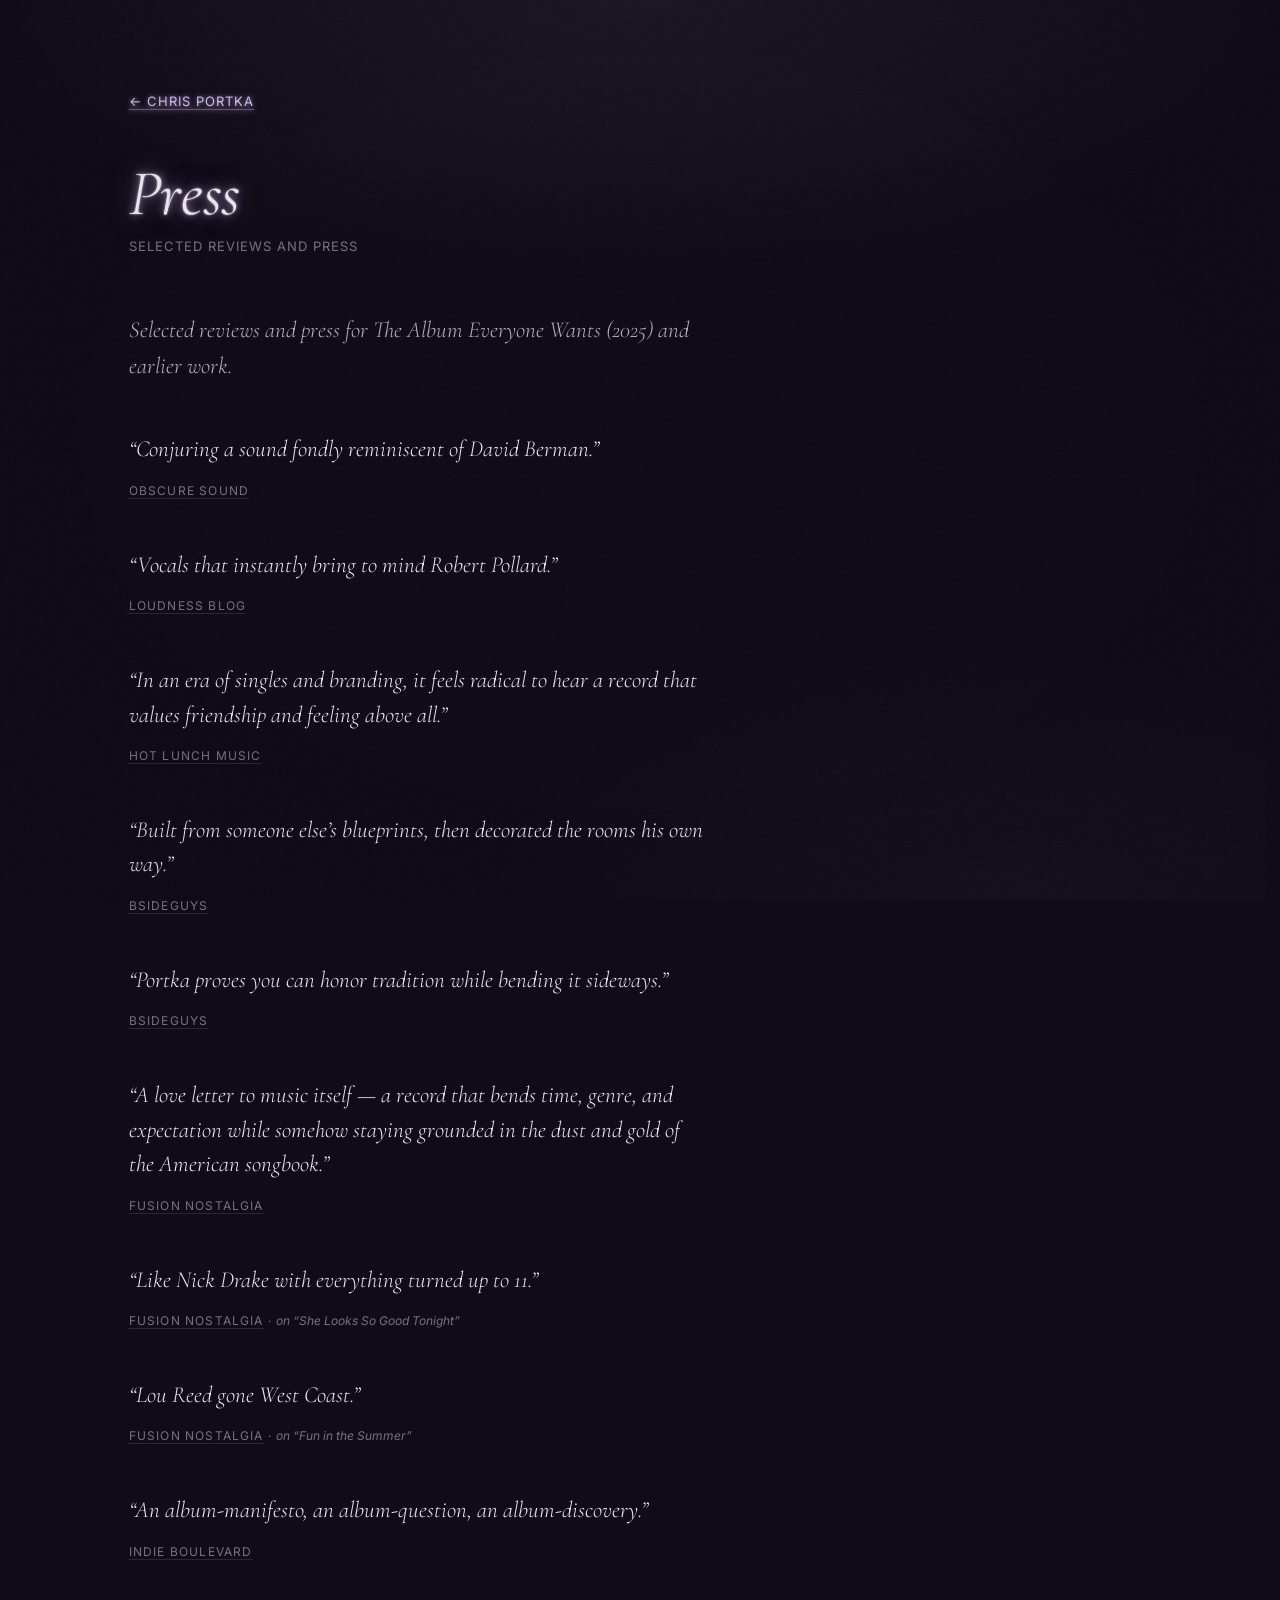
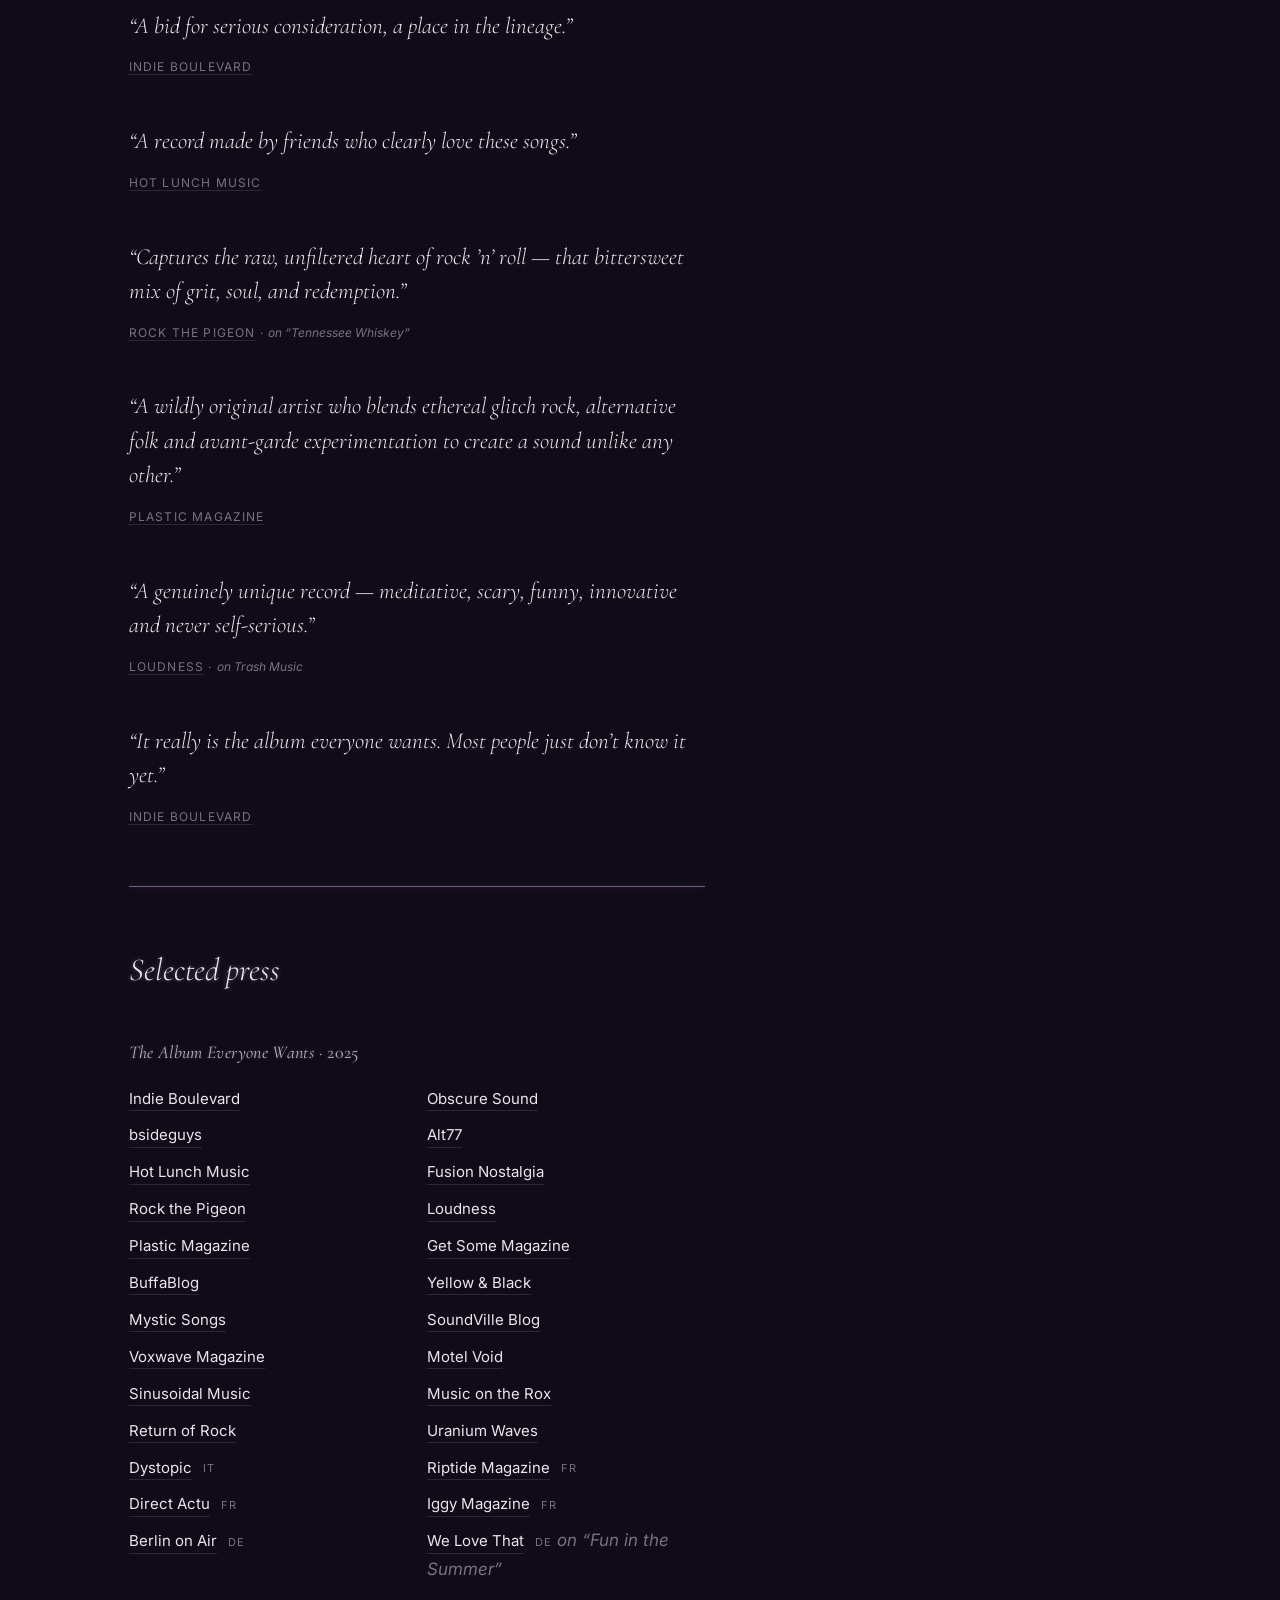
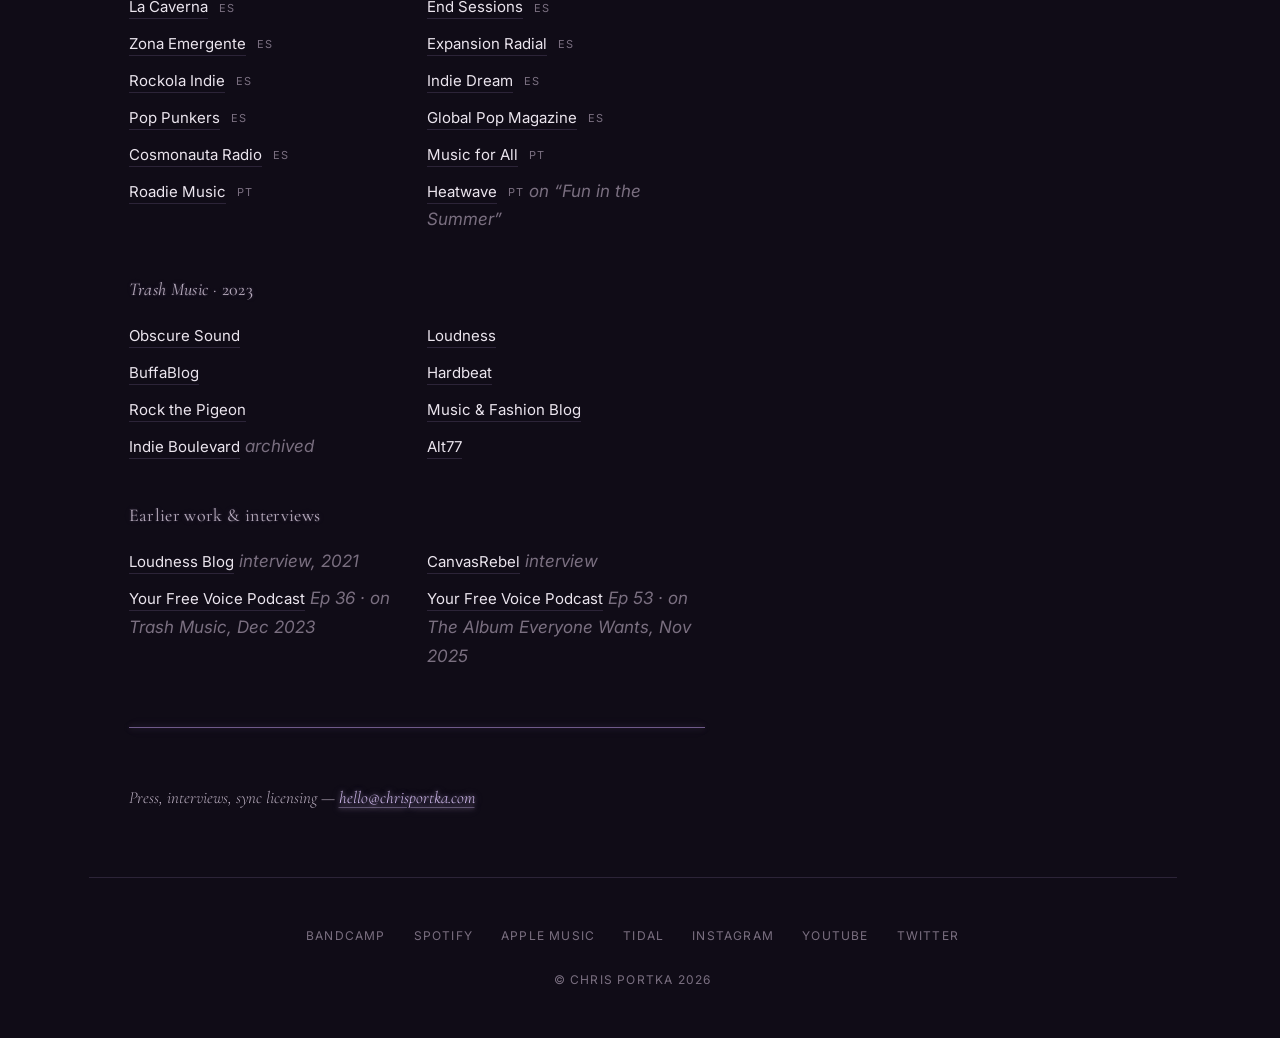
==== commit 6d2bef6e: "Add Heatwave Portuguese review of "Fun in the Summer" (1.9.0) New Brazilian review of the "Fun in th" ====
--- a/press.html
+++ b/press.html
@@ -183,6 +183,7 @@
       <li><a href="https://cosmonautaradio.com.mx/2025/09/26/chris-portka-the-album-everyone-wants/" target="_blank" rel="noopener">Cosmonauta Radio</a> <span class="lang">ES</span></li>
       <li><a href="https://musicforall.com.br/chris-portka-confira-o-excelente-trabalho-autoral-e-de-releituras-the-album-everyone-wants/" target="_blank" rel="noopener">Music for All</a> <span class="lang">PT</span></li>
       <li><a href="https://roadie-music.com/the-album-everyone-wants-novo-album-de-chris-portka-mistura-indie-rock-e-psicodelia/" target="_blank" rel="noopener">Roadie Music</a> <span class="lang">PT</span></li>
+      <li><a href="https://heatwavecombr.wordpress.com/2026/09/27/chris-portka-fun-in-the-summer/" target="_blank" rel="noopener">Heatwave</a> <span class="lang">PT</span> <span class="quote-context">on &ldquo;Fun in the Summer&rdquo;</span></li>
     </ul>
 
     <h3 class="press-album-heading"><em>Trash Music</em> &middot; 2023</h3>
